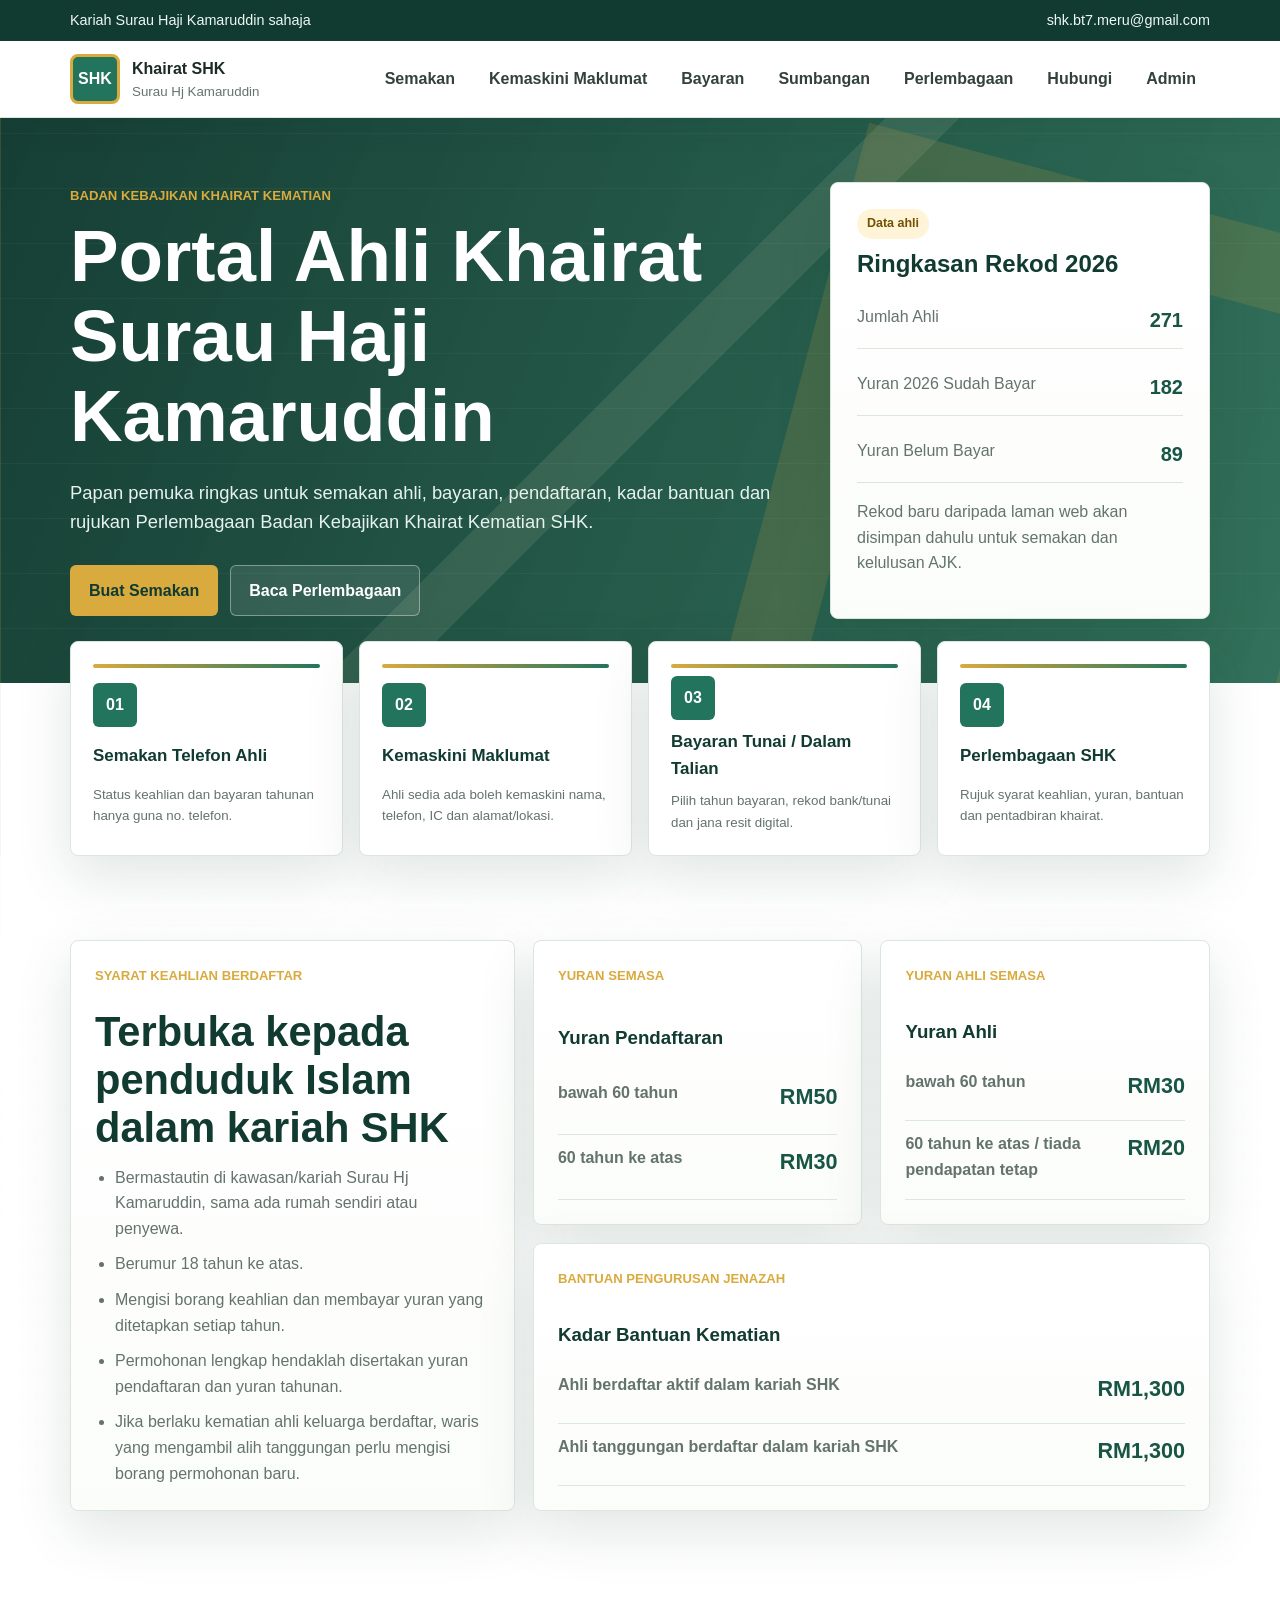
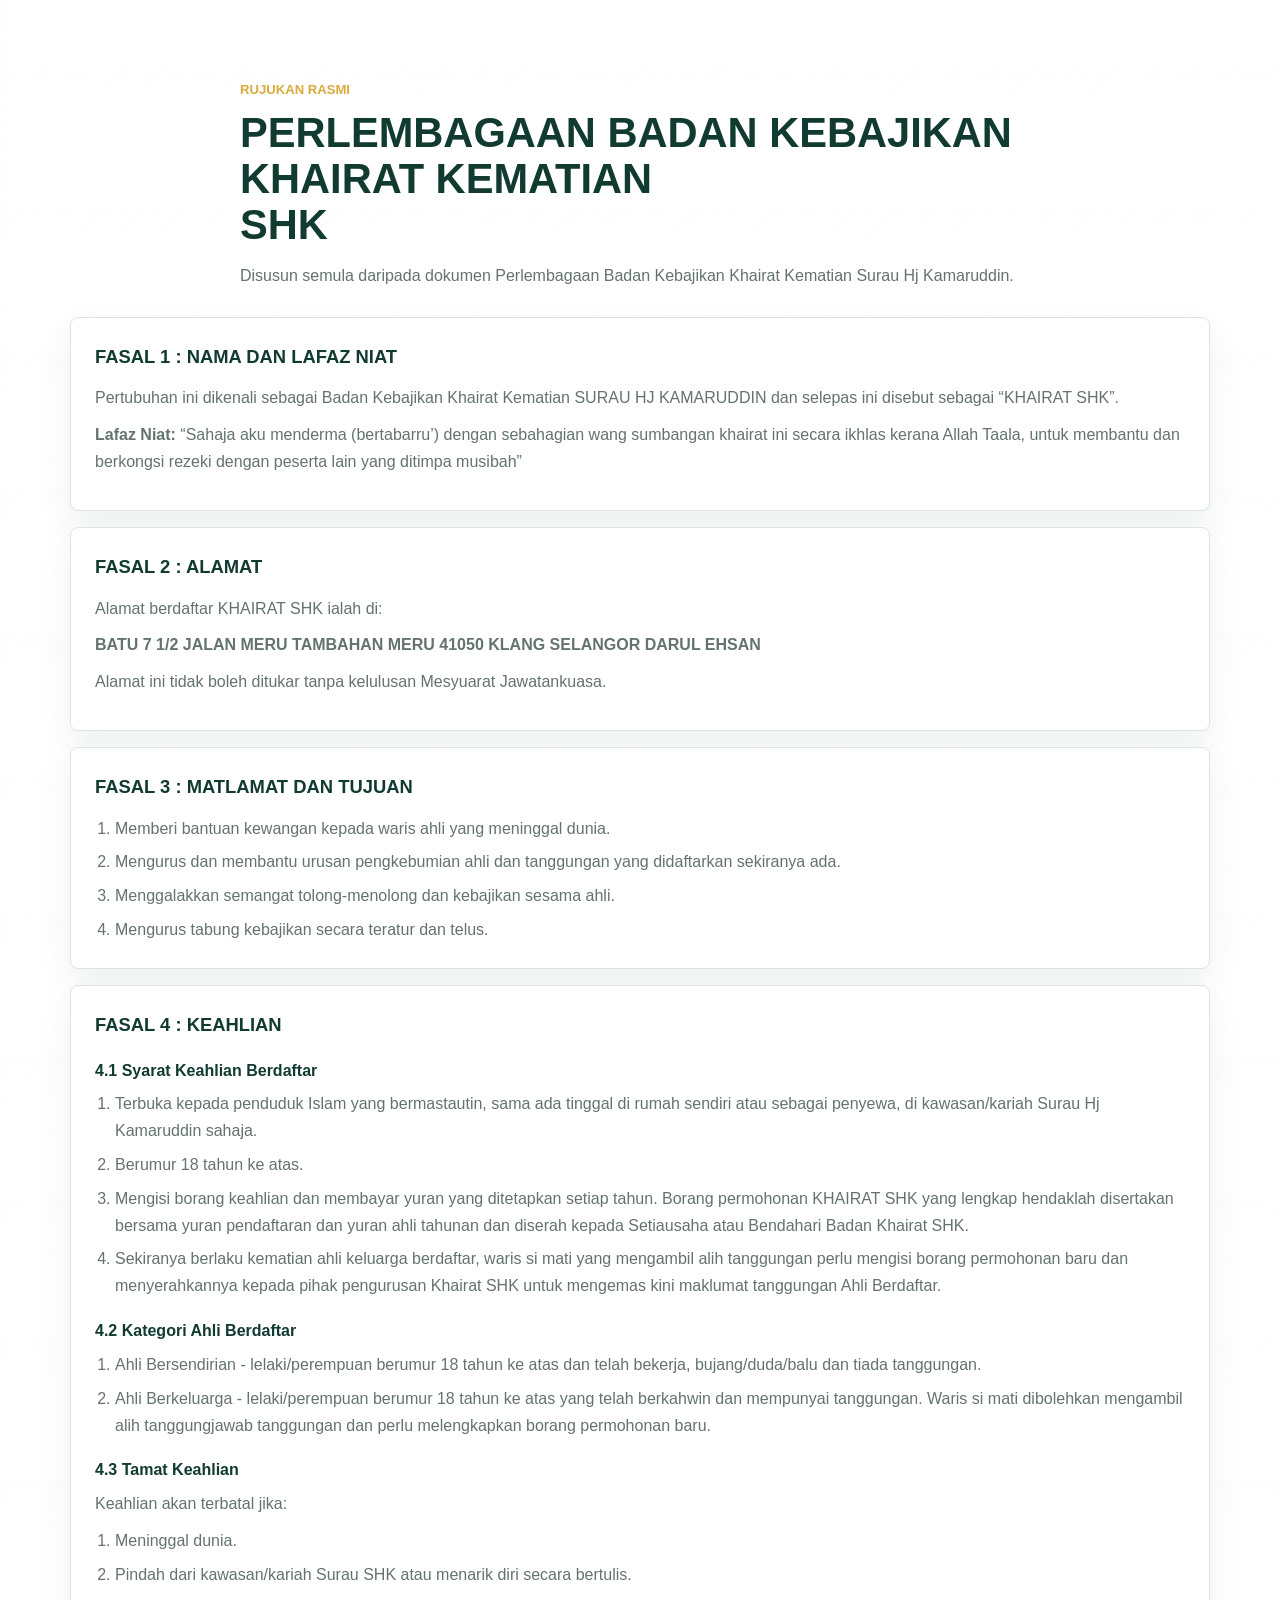
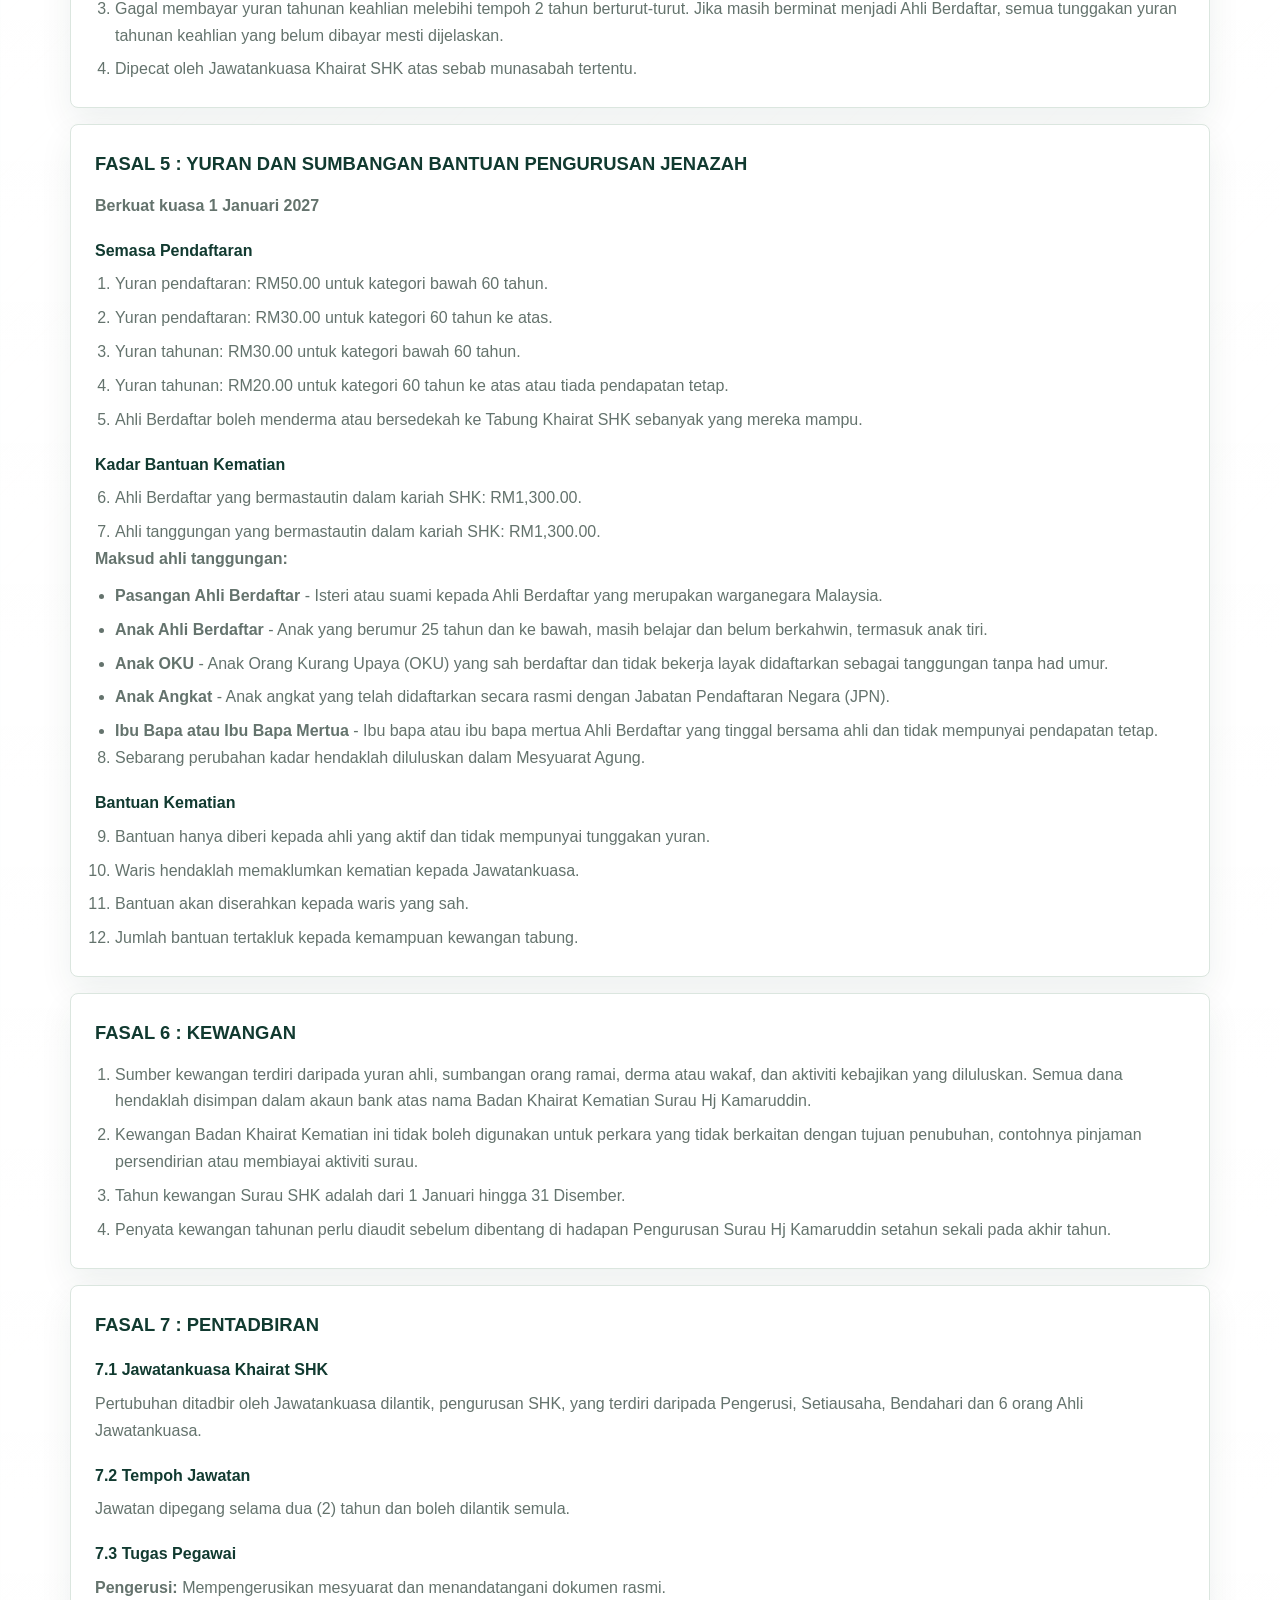
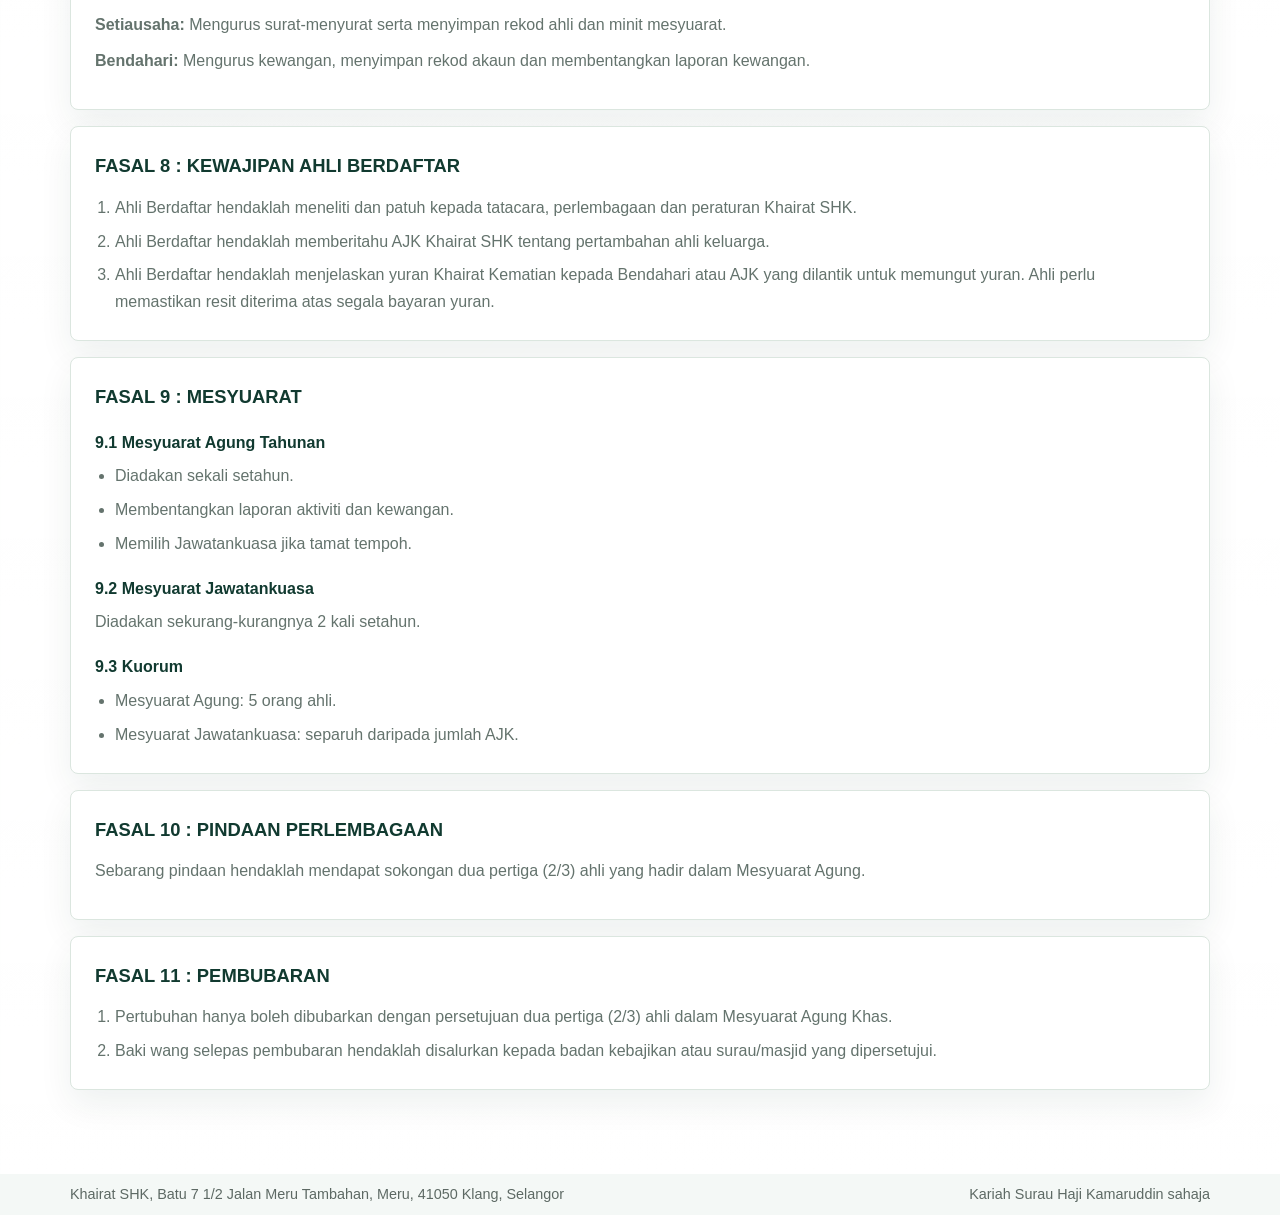
==== index.html @ ce99b0a4 "l" ====
<!doctype html>
<html lang="ms">
  <head>
    <meta charset="utf-8">
    <meta name="viewport" content="width=device-width, initial-scale=1">
    <title>Khairat SHK | Surau Hj Kamaruddin</title>
    <meta name="description" content="Portal Khairat Kematian Surau Hj Kamaruddin untuk semakan ahli, kemaskini maklumat diri, bayaran dan maklumat kariah.">
    <link rel="stylesheet" href="styles.css?v=20261013-dependant-definition">
  </head>
  <body>
    <header class="site-header">
      <div class="topbar">
        <div class="container topbar__inner">
          <span>Kariah Surau Haji Kamaruddin sahaja</span>
          <a href="mailto:shk.bt7.meru@gmail.com">shk.bt7.meru@gmail.com</a>
        </div>
      </div>
      <nav class="container nav" aria-label="Navigasi utama">
        <a class="brand" href="#home" aria-label="Khairat SHK">
          <span class="brand__mark">SHK</span>
          <span>
            <strong>Khairat SHK</strong>
            <small>Surau Hj Kamaruddin</small>
          </span>
        </a>
        <button class="nav-toggle" type="button" aria-expanded="false" aria-controls="site-menu" aria-label="Buka menu">
          <span></span>
          <span></span>
          <span></span>
        </button>
        <div class="nav-links" id="site-menu">
          <a href="#semakan">Semakan</a>
          <a href="#tanggungan">Kemaskini Maklumat</a>
          <a href="#bayaran">Bayaran</a>
          <a href="#sumbangan">Sumbangan</a>
          <a href="#perlembagaan">Perlembagaan</a>
          <a href="#contact">Hubungi</a>
          <a href="admin.html">Admin</a>
        </div>
      </nav>
    </header>

    <main id="home">
      <section class="hero" data-home-section>
        <div class="container hero__grid">
          <div class="hero__content">
            <p class="eyebrow">Badan Kebajikan Khairat Kematian</p>
            <h1>Portal Ahli Khairat Surau Haji Kamaruddin</h1>
            <p class="hero__lead">Papan pemuka ringkas untuk semakan ahli, bayaran, pendaftaran, kadar bantuan dan rujukan Perlembagaan Badan Kebajikan Khairat Kematian SHK.</p>
            <div class="hero__actions">
              <a class="button button--primary" href="#semakan">Buat Semakan</a>
              <a class="button button--ghost" href="#perlembagaan">Baca Perlembagaan</a>
            </div>
          </div>

          <aside class="portal-card" aria-labelledby="portal-title">
            <span class="status-pill">Data ahli</span>
            <h2 id="portal-title">Ringkasan Rekod 2026</h2>
            <dl class="metrics">
              <div>
                <dt>Jumlah Ahli</dt>
                <dd>271</dd>
              </div>
              <div>
                <dt>Yuran 2026 Sudah Bayar</dt>
                <dd>182</dd>
              </div>
              <div>
                <dt>Yuran Belum Bayar</dt>
                <dd>89</dd>
              </div>
            </dl>
            <p>Rekod baru daripada laman web akan disimpan dahulu untuk semakan dan kelulusan AJK.</p>
          </aside>
        </div>
      </section>

      <section class="container quick-actions" aria-label="Pintasan portal" data-home-section>
        <a class="action-card" href="#semakan">
          <span class="action-icon">01</span>
          <strong>Semakan Telefon Ahli</strong>
          <small>Status keahlian dan bayaran tahunan hanya guna no. telefon.</small>
        </a>
        <a class="action-card" href="#tanggungan">
          <span class="action-icon">02</span>
          <strong>Kemaskini Maklumat</strong>
          <small>Ahli sedia ada boleh kemaskini nama, telefon, IC dan alamat/lokasi.</small>
        </a>
        <a class="action-card" href="#bayaran">
          <span class="action-icon">03</span>
          <strong>Bayaran Tunai / Dalam Talian</strong>
          <small>Pilih tahun bayaran, rekod bank/tunai dan jana resit digital.</small>
        </a>
        <a class="action-card" href="#perlembagaan">
          <span class="action-icon">04</span>
          <strong>Perlembagaan SHK</strong>
          <small>Rujuk syarat keahlian, yuran, bantuan dan pentadbiran khairat.</small>
        </a>
      </section>

      <section class="section dashboard-section" id="dashboard" data-home-section>
        <div class="container dashboard-grid">
          <article class="dashboard-panel dashboard-panel--wide">
            <p class="eyebrow">Syarat Keahlian Berdaftar</p>
            <h2>Terbuka kepada penduduk Islam dalam kariah SHK</h2>
            <ul class="feature-list">
              <li>Bermastautin di kawasan/kariah Surau Hj Kamaruddin, sama ada rumah sendiri atau penyewa.</li>
              <li>Berumur 18 tahun ke atas.</li>
              <li>Mengisi borang keahlian dan membayar yuran yang ditetapkan setiap tahun.</li>
              <li>Permohonan lengkap hendaklah disertakan yuran pendaftaran dan yuran tahunan.</li>
              <li>Jika berlaku kematian ahli keluarga berdaftar, waris yang mengambil alih tanggungan perlu mengisi borang permohonan baru.</li>
            </ul>
          </article>
          <article class="dashboard-panel">
            <p class="eyebrow">Yuran Semasa</p>
            <h3>Yuran Pendaftaran</h3>
            <dl class="dashboard-rates">
              <div><dt>bawah 60 tahun</dt><dd>RM50</dd></div>
              <div><dt>60 tahun ke atas</dt><dd>RM30</dd></div>
            </dl>
          </article>
          <article class="dashboard-panel">
            <p class="eyebrow">Yuran Ahli Semasa</p>
            <h3>Yuran Ahli</h3>
            <dl class="dashboard-rates">
              <div><dt>bawah 60 tahun</dt><dd>RM30</dd></div>
              <div><dt>60 tahun ke atas / tiada pendapatan tetap</dt><dd>RM20</dd></div>
            </dl>
          </article>
          <article class="dashboard-panel dashboard-panel--accent">
            <p class="eyebrow">Bantuan Pengurusan Jenazah</p>
            <h3>Kadar Bantuan Kematian</h3>
            <dl class="dashboard-rates">
              <div><dt>Ahli berdaftar aktif dalam kariah SHK</dt><dd>RM1,300</dd></div>
              <div><dt>Ahli tanggungan berdaftar dalam kariah SHK</dt><dd>RM1,300</dd></div>
            </dl>
          </article>
        </div>
      </section>

      <section class="section constitution-section" id="perlembagaan" data-home-section>
        <div class="container section__header">
          <p class="eyebrow">Rujukan Rasmi</p>
          <h2>PERLEMBAGAAN BADAN KEBAJIKAN KHAIRAT KEMATIAN<br>SHK</h2>
          <p>Disusun semula daripada dokumen Perlembagaan Badan Kebajikan Khairat Kematian Surau Hj Kamaruddin.</p>
        </div>
        <div class="container constitution-body">
          <article class="constitution-card">
            <h3>FASAL 1 : NAMA DAN LAFAZ NIAT</h3>
            <p>Pertubuhan ini dikenali sebagai Badan Kebajikan Khairat Kematian SURAU HJ KAMARUDDIN dan selepas ini disebut sebagai “KHAIRAT SHK”.</p>
            <p><strong>Lafaz Niat:</strong> “Sahaja aku menderma (bertabarru’) dengan sebahagian wang sumbangan khairat ini secara ikhlas kerana Allah Taala, untuk membantu dan berkongsi rezeki dengan peserta lain yang ditimpa musibah”</p>
          </article>
          <article class="constitution-card">
            <h3>FASAL 2 : ALAMAT</h3>
            <p>Alamat berdaftar KHAIRAT SHK ialah di:</p>
            <p><strong>BATU 7 1/2 JALAN MERU TAMBAHAN MERU 41050 KLANG SELANGOR DARUL EHSAN</strong></p>
            <p>Alamat ini tidak boleh ditukar tanpa kelulusan Mesyuarat Jawatankuasa.</p>
          </article>
          <article class="constitution-card">
            <h3>FASAL 3 : MATLAMAT DAN TUJUAN</h3>
            <ol>
              <li>Memberi bantuan kewangan kepada waris ahli yang meninggal dunia.</li>
              <li>Mengurus dan membantu urusan pengkebumian ahli dan tanggungan yang didaftarkan sekiranya ada.</li>
              <li>Menggalakkan semangat tolong-menolong dan kebajikan sesama ahli.</li>
              <li>Mengurus tabung kebajikan secara teratur dan telus.</li>
            </ol>
          </article>
          <article class="constitution-card">
            <h3>FASAL 4 : KEAHLIAN</h3>
            <h4>4.1 Syarat Keahlian Berdaftar</h4>
            <ol>
              <li>Terbuka kepada penduduk Islam yang bermastautin, sama ada tinggal di rumah sendiri atau sebagai penyewa, di kawasan/kariah Surau Hj Kamaruddin sahaja.</li>
              <li>Berumur 18 tahun ke atas.</li>
              <li>Mengisi borang keahlian dan membayar yuran yang ditetapkan setiap tahun. Borang permohonan KHAIRAT SHK yang lengkap hendaklah disertakan bersama yuran pendaftaran dan yuran ahli tahunan dan diserah kepada Setiausaha atau Bendahari Badan Khairat SHK.</li>
              <li>Sekiranya berlaku kematian ahli keluarga berdaftar, waris si mati yang mengambil alih tanggungan perlu mengisi borang permohonan baru dan menyerahkannya kepada pihak pengurusan Khairat SHK untuk mengemas kini maklumat tanggungan Ahli Berdaftar.</li>
            </ol>
            <h4>4.2 Kategori Ahli Berdaftar</h4>
            <ol>
              <li>Ahli Bersendirian - lelaki/perempuan berumur 18 tahun ke atas dan telah bekerja, bujang/duda/balu dan tiada tanggungan.</li>
              <li>Ahli Berkeluarga - lelaki/perempuan berumur 18 tahun ke atas yang telah berkahwin dan mempunyai tanggungan. Waris si mati dibolehkan mengambil alih tanggungjawab tanggungan dan perlu melengkapkan borang permohonan baru.</li>
            </ol>
            <h4>4.3 Tamat Keahlian</h4>
            <p>Keahlian akan terbatal jika:</p>
            <ol>
              <li>Meninggal dunia.</li>
              <li>Pindah dari kawasan/kariah Surau SHK atau menarik diri secara bertulis.</li>
              <li>Gagal membayar yuran tahunan keahlian melebihi tempoh 2 tahun berturut-turut. Jika masih berminat menjadi Ahli Berdaftar, semua tunggakan yuran tahunan keahlian yang belum dibayar mesti dijelaskan.</li>
              <li>Dipecat oleh Jawatankuasa Khairat SHK atas sebab munasabah tertentu.</li>
            </ol>
          </article>
          <article class="constitution-card">
            <h3>FASAL 5 : YURAN DAN SUMBANGAN BANTUAN PENGURUSAN JENAZAH</h3>
            <p><strong>Berkuat kuasa 1 Januari 2027</strong></p>
            <h4>Semasa Pendaftaran</h4>
            <ol>
              <li>Yuran pendaftaran: RM50.00 untuk kategori bawah 60 tahun.</li>
              <li>Yuran pendaftaran: RM30.00 untuk kategori 60 tahun ke atas.</li>
              <li>Yuran tahunan: RM30.00 untuk kategori bawah 60 tahun.</li>
              <li>Yuran tahunan: RM20.00 untuk kategori 60 tahun ke atas atau tiada pendapatan tetap.</li>
              <li>Ahli Berdaftar boleh menderma atau bersedekah ke Tabung Khairat SHK sebanyak yang mereka mampu.</li>
            </ol>
            <h4>Kadar Bantuan Kematian</h4>
            <ol start="6">
              <li>Ahli Berdaftar yang bermastautin dalam kariah SHK: RM1,300.00.</li>
              <li>Ahli tanggungan yang bermastautin dalam kariah SHK: RM1,300.00.</li>
            </ol>
            <p><strong>Maksud ahli tanggungan:</strong></p>
            <ul>
              <li><strong>Pasangan Ahli Berdaftar</strong> - Isteri atau suami kepada Ahli Berdaftar yang merupakan warganegara Malaysia.</li>
              <li><strong>Anak Ahli Berdaftar</strong> - Anak yang berumur 25 tahun dan ke bawah, masih belajar dan belum berkahwin, termasuk anak tiri.</li>
              <li><strong>Anak OKU</strong> - Anak Orang Kurang Upaya (OKU) yang sah berdaftar dan tidak bekerja layak didaftarkan sebagai tanggungan tanpa had umur.</li>
              <li><strong>Anak Angkat</strong> - Anak angkat yang telah didaftarkan secara rasmi dengan Jabatan Pendaftaran Negara (JPN).</li>
              <li><strong>Ibu Bapa atau Ibu Bapa Mertua</strong> - Ibu bapa atau ibu bapa mertua Ahli Berdaftar yang tinggal bersama ahli dan tidak mempunyai pendapatan tetap.</li>
            </ul>
            <ol start="8">
              <li>Sebarang perubahan kadar hendaklah diluluskan dalam Mesyuarat Agung.</li>
            </ol>
            <h4>Bantuan Kematian</h4>
            <ol start="9">
              <li>Bantuan hanya diberi kepada ahli yang aktif dan tidak mempunyai tunggakan yuran.</li>
              <li>Waris hendaklah memaklumkan kematian kepada Jawatankuasa.</li>
              <li>Bantuan akan diserahkan kepada waris yang sah.</li>
              <li>Jumlah bantuan tertakluk kepada kemampuan kewangan tabung.</li>
            </ol>
          </article>
          <article class="constitution-card">
            <h3>FASAL 6 : KEWANGAN</h3>
            <ol>
              <li>Sumber kewangan terdiri daripada yuran ahli, sumbangan orang ramai, derma atau wakaf, dan aktiviti kebajikan yang diluluskan. Semua dana hendaklah disimpan dalam akaun bank atas nama Badan Khairat Kematian Surau Hj Kamaruddin.</li>
              <li>Kewangan Badan Khairat Kematian ini tidak boleh digunakan untuk perkara yang tidak berkaitan dengan tujuan penubuhan, contohnya pinjaman persendirian atau membiayai aktiviti surau.</li>
              <li>Tahun kewangan Surau SHK adalah dari 1 Januari hingga 31 Disember.</li>
              <li>Penyata kewangan tahunan perlu diaudit sebelum dibentang di hadapan Pengurusan Surau Hj Kamaruddin setahun sekali pada akhir tahun.</li>
            </ol>
          </article>
          <article class="constitution-card">
            <h3>FASAL 7 : PENTADBIRAN</h3>
            <h4>7.1 Jawatankuasa Khairat SHK</h4>
            <p>Pertubuhan ditadbir oleh Jawatankuasa dilantik, pengurusan SHK, yang terdiri daripada Pengerusi, Setiausaha, Bendahari dan 6 orang Ahli Jawatankuasa.</p>
            <h4>7.2 Tempoh Jawatan</h4>
            <p>Jawatan dipegang selama dua (2) tahun dan boleh dilantik semula.</p>
            <h4>7.3 Tugas Pegawai</h4>
            <p><strong>Pengerusi:</strong> Mempengerusikan mesyuarat dan menandatangani dokumen rasmi.</p>
            <p><strong>Setiausaha:</strong> Mengurus surat-menyurat serta menyimpan rekod ahli dan minit mesyuarat.</p>
            <p><strong>Bendahari:</strong> Mengurus kewangan, menyimpan rekod akaun dan membentangkan laporan kewangan.</p>
          </article>
          <article class="constitution-card">
            <h3>FASAL 8 : KEWAJIPAN AHLI BERDAFTAR</h3>
            <ol>
              <li>Ahli Berdaftar hendaklah meneliti dan patuh kepada tatacara, perlembagaan dan peraturan Khairat SHK.</li>
              <li>Ahli Berdaftar hendaklah memberitahu AJK Khairat SHK tentang pertambahan ahli keluarga.</li>
              <li>Ahli Berdaftar hendaklah menjelaskan yuran Khairat Kematian kepada Bendahari atau AJK yang dilantik untuk memungut yuran. Ahli perlu memastikan resit diterima atas segala bayaran yuran.</li>
            </ol>
          </article>
          <article class="constitution-card">
            <h3>FASAL 9 : MESYUARAT</h3>
            <h4>9.1 Mesyuarat Agung Tahunan</h4>
            <ul>
              <li>Diadakan sekali setahun.</li>
              <li>Membentangkan laporan aktiviti dan kewangan.</li>
              <li>Memilih Jawatankuasa jika tamat tempoh.</li>
            </ul>
            <h4>9.2 Mesyuarat Jawatankuasa</h4>
            <p>Diadakan sekurang-kurangnya 2 kali setahun.</p>
            <h4>9.3 Kuorum</h4>
            <ul>
              <li>Mesyuarat Agung: 5 orang ahli.</li>
              <li>Mesyuarat Jawatankuasa: separuh daripada jumlah AJK.</li>
            </ul>
          </article>
          <article class="constitution-card">
            <h3>FASAL 10 : PINDAAN PERLEMBAGAAN</h3>
            <p>Sebarang pindaan hendaklah mendapat sokongan dua pertiga (2/3) ahli yang hadir dalam Mesyuarat Agung.</p>
          </article>
          <article class="constitution-card">
            <h3>FASAL 11 : PEMBUBARAN</h3>
            <ol>
              <li>Pertubuhan hanya boleh dibubarkan dengan persetujuan dua pertiga (2/3) ahli dalam Mesyuarat Agung Khas.</li>
              <li>Baki wang selepas pembubaran hendaklah disalurkan kepada badan kebajikan atau surau/masjid yang dipersetujui.</li>
            </ol>
          </article>
        </div>
      </section>

      <section class="section section--compact view-section" id="kadar">
        <div class="container section__header">
          <p class="eyebrow">Kadar bayaran dan bantuan</p>
          <h2>Senarai Harga Dikekalkan</h2>
          <p>Senarai ini mengekalkan kadar yang telah diberikan sebelum ini melalui borang dan perlembagaan Khairat SHK.</p>
        </div>
        <div class="container price-grid">
          <article class="price-card">
            <span>Yuran pendaftaran 2027</span>
            <strong>RM50 / RM30</strong>
            <small>RM50 untuk bawah 60 tahun, RM30 untuk 60 tahun ke atas.</small>
          </article>
          <article class="price-card">
            <span>Yuran tahunan 2027</span>
            <strong>RM30 / RM20</strong>
            <small>RM30 untuk bawah 60 tahun, RM20 untuk 60 tahun ke atas atau tiada pendapatan tetap.</small>
          </article>
          <article class="price-card">
            <span>Derma / sedekah</span>
            <strong>Ikut kemampuan</strong>
            <small>Ahli berdaftar boleh menderma ke Tabung Khairat SHK.</small>
          </article>
          <article class="price-card">
            <span>Bantuan ahli berdaftar</span>
            <strong>RM1,300</strong>
            <small>Untuk ahli aktif yang bermastautin dalam kariah SHK.</small>
          </article>
          <article class="price-card">
            <span>Bantuan tanggungan</span>
            <strong>RM1,300</strong>
            <small>Untuk tanggungan berdaftar yang layak.</small>
          </article>
        </div>
      </section>

      <section class="section view-section" id="semakan">
        <div class="container section__header">
          <p class="eyebrow">Semakan ahli</p>
          <h2>Letak Nama dan Isi Maklumat Semakan</h2>
          <p>Gunakan borang ini untuk semakan keahlian, bayaran tahunan atau status ahli dalam kariah Surau Haji Kamaruddin sahaja.</p>
        </div>
        <div class="container update-selector">
          <div class="form-panel">
            <label>Jenis Semakan
              <select id="checkType" required>
                <option value="status">Status keahlian</option>
                <option value="bayaran">Status bayaran tahunan</option>
                <option value="daftar">Daftar ahli baru</option>
              </select>
            </label>
          </div>
        </div>
        <div class="container form-shell">
          <form class="form-panel" id="checkForm">
            <div class="field-grid">
              <label id="nameField">Nama Ahli
                <input id="checkName" type="text" placeholder="Contoh: Farid Pouzan">
              </label>
              <label id="checkIdField">No. Telefon
                <input id="checkId" type="text" inputmode="tel" data-format="phone" placeholder="Contoh: 01X-XXXXXX" title="No. telefon mesti format 01X-XXXXXX. No. IC mesti format XXXXXX-XX-XXXX.">
              </label>
              <label id="phoneField">No. Telefon
                <input id="checkPhone" type="text" inputmode="tel" data-format="phone" placeholder="Contoh: 01X-XXXXXX" title="No. telefon mesti format 01X-XXXXXX.">
              </label>
              <label id="emailField" hidden>Email (pilihan)
                <input id="checkEmail" type="email" placeholder="nama@email.com">
              </label>
              <label id="occupationField" hidden>Pekerjaan
                <input id="checkOccupation" type="text" placeholder="Contoh: Guru / Berniaga / Kerja sendiri">
              </label>
              <label class="span-2" id="addressField" hidden>Alamat Rumah Sekarang
                <textarea id="checkAddress" rows="3" placeholder="Alamat rumah sekarang dalam kariah Surau Haji Kamaruddin"></textarea>
              </label>
              <label id="residenceTypeField" hidden>Status Alamat Rumah
                <select id="residenceType">
                  <option value="">Pilih status rumah</option>
                  <option>Rumah sendiri</option>
                  <option>Penyewa</option>
                </select>
              </label>
              <label class="span-2" id="icProofField" hidden>Gambar IC untuk pengesahan
                <input id="icProofFile" type="file" accept="image/*">
              </label>
              <div class="span-2 location-field" id="locationField" hidden>
                <p class="location-note">
                  Tekan butang ini selepas isi Alamat Rumah Sekarang. Lokasi Kediaman Sekarang akan dijana berdasarkan alamat rumah yang dimasukkan, bukan lokasi semasa telefon.
                </p>
                <button class="button button--secondary" id="detectLocation" type="button">Guna Lokasi Berdasarkan Alamat</button>
                <p class="form-message" id="locationMessage" aria-live="polite"></p>
              </div>
            </div>
            <label class="checkline">
              <input type="checkbox" required>
              Saya mengesahkan ahli/permohonan ini adalah untuk Kariah Surau Haji Kamaruddin sahaja.
            </label>
            <p class="form-message" id="checkMessage" aria-live="polite"></p>
            <div class="check-answer" id="checkAnswer" aria-live="polite" hidden></div>
            <button class="button button--primary" type="submit">Hantar Semakan</button>
          </form>
        </div>
      </section>

      <section class="section section--tint view-section" id="tanggungan">
        <div class="container section__header">
          <p class="eyebrow">Ahli sedia ada</p>
          <h2>Kemaskini Maklumat Ahli</h2>
          <p>Pilih tujuan kemaskini dahulu. Borang akan paparkan maklumat yang perlu diisi sahaja.</p>
        </div>
        <div class="container update-selector">
          <div class="form-panel">
            <label>Tujuan Kemaskini
              <select id="updatePurpose">
                <option value="self">Kemaskini Maklumat Diri</option>
                <option value="dependants">Maklumat Tanggungan</option>
              </select>
            </label>
          </div>
        </div>
        <div class="container form-shell">
          <form class="form-panel" id="dependantForm">
            <div class="field-grid">
              <label id="memberNameField">Nama Ahli Lama (jika ingat)
                <input type="text" id="memberName" placeholder="Isi jika ingat nama lama">
              </label>
              <label id="memberIdField">No. Telefon Ahli Lama
                <input type="tel" inputmode="tel" id="memberId" data-format="phone" placeholder="Masukkan no. telefon ahli lama" title="Masukkan nombor telefon dalam rekod ahli lama. Contoh: 01X-XXXXXX." required>
              </label>
              <label id="dependantNewNameField">Nama Baru
                <input type="text" id="dependantNewName" placeholder="Isi jika mahu tukar nama">
              </label>
              <label id="dependantNewPhoneField">No. Telefon Baru
                <input type="text" inputmode="tel" id="dependantNewPhone" data-format="phone" placeholder="Contoh: 01X-XXXXXX" title="No. telefon mesti format 01X-XXXXXX.">
              </label>
              <label id="dependantNewIcField">IC Baru
                <input type="text" id="dependantNewIc" data-format="ic" placeholder="Masukkan no. IC format XXXXXX-XX-XXXX, contoh: XXXXXX-XX-XXXX" title="No. IC mesti format XXXXXX-XX-XXXX.">
              </label>
              <label class="span-2" id="dependantAddressField">Alamat Rumah Sekarang
                <textarea id="dependantNewAddress" rows="3" placeholder="Alamat rumah sekarang dalam kariah Surau Haji Kamaruddin"></textarea>
              </label>
              <label id="dependantResidenceTypeField">Status Alamat Rumah
                <select id="dependantResidenceType">
                  <option value="">Pilih status rumah</option>
                  <option>Rumah sendiri</option>
                  <option>Penyewa</option>
                </select>
              </label>
              <div class="span-2 location-field" id="dependantLocationField">
                <p class="location-note">
                  Tekan butang ini selepas isi Alamat Rumah Sekarang. Lokasi Kediaman Sekarang akan dijana berdasarkan alamat rumah yang dimasukkan, bukan lokasi semasa telefon.
                </p>
                <button class="button button--secondary" id="detectDependantLocation" type="button">Guna Lokasi Berdasarkan Alamat</button>
                <p class="form-message" id="dependantLocationMessage" aria-live="polite"></p>
              </div>
            </div>

            <div class="form-actions">
              <button class="button button--secondary" id="lookupCurrentMember" type="button">Semak Maklumat Terkini</button>
            </div>
            <p class="form-message" id="currentMemberMessage" aria-live="polite"></p>
            <div id="currentDependants" aria-live="polite" hidden></div>
            <label id="dependantActionField" hidden>Pilih Tindakan Tanggungan
              <select id="dependantAction">
                <option hidden>Kemaskini Maklumat Diri</option>
                <option>Tambah Tanggungan</option>
                <option>Kurangkan Tanggungan</option>
                <option>Kemaskini Maklumat Tanggungan</option>
              </select>
            </label>
            <label id="dependantTotalField" hidden>Jumlah Tanggungan Semasa
              <input type="number" min="0" id="dependantTotal" readonly placeholder="Semak maklumat ahli dahulu">
            </label>

            <div class="dependant-table" id="dependantRows" hidden>
              <div class="dependant-row dependant-row--head">
                <span>Nama Tanggungan</span>
                <span>No. IC / Sijil Lahir</span>
                <span>Jantina</span>
                <span>Umur</span>
                <span>Hubungan</span>
                <span>Status</span>
              </div>
              <div class="dependant-row">
                <input type="text" placeholder="Nama penuh">
                <input type="text" data-format="ic" placeholder="No. IC format XXXXXX-XX-XXXX / sijil lahir">
                <select>
                  <option></option>
                  <option>Lelaki</option>
                  <option>Perempuan</option>
                </select>
                <input type="number" min="0" placeholder="Umur">
                <input type="text" placeholder="Isteri / Suami / Anak / Ibu / Bapa">
                <select>
                  <option>Tambah</option>
                  <option>Buang</option>
                  <option>Kemaskini</option>
                </select>
              </div>
            </div>
            <div class="form-actions">
              <button class="button button--secondary" id="addDependant" type="button" hidden>Tambah Baris</button>
              <button class="button button--primary" type="submit">Hantar Kemaskini</button>
            </div>
            <p class="form-message" id="dependantMessage" aria-live="polite"></p>
          </form>

          <aside class="info-card">
            <h3>Panduan Kemaskini</h3>
            <ul>
              <li>Untuk maklumat diri, gunakan no. telefon ahli lama. Untuk maklumat tanggungan, masukkan nama dan IC ahli, semak senarai terkini, kemudian pilih tindakan di bawah senarai.</li>
              <li>Kemaskini maklumat diri hanya paparkan field diri. Pilihan tanggungan hanya paparkan maklumat tanggungan.</li>
            </ul>
          </aside>
        </div>
      </section>

      <section class="section view-section" id="bayaran">
        <div class="container payment-grid">
          <div>
            <p class="eyebrow">Bayaran khairat</p>
            <h2>Bayaran Tunai atau Dalam Talian</h2>
            <p>Ahli boleh memilih bayaran tunai kepada AJK atau pindahan dalam talian ke akaun rasmi surau. Resit digital akan dijana selepas admin sahkan bayaran.</p>
            <div class="bank-box">
              <span>Akaun Rasmi</span>
              <strong>RHB Bank: 26229600007784</strong>
              <small>Nama akaun: Surau Hj Kamaruddin</small>
              <small>Jika bayar melalui pindahan bank, letakkan rujukan: <strong>khairat kematian/yuran</strong>.</small>
            </div>
            <div class="qr-box">
              <img src="assets/duitnow-qr-khairat-kematian-shk.jpeg" alt="DuitNow QR bayaran Khairat Kematian SHK">
              <span>DuitNow QR Khairat Kematian SHK</span>
            </div>
          </div>
          <form class="payment-card" id="paymentForm">
            <label>Nama Pembayar
              <input id="payerName" type="text" placeholder="Nama ahli / waris" required>
            </label>
            <label>No. Telefon
              <input id="payerIdentifier" required type="text" inputmode="tel" data-format="phone" placeholder="Contoh: 01X-XXXXXX" title="No. telefon mesti format 01X-XXXXXX.">
            </label>
            <label>Tahun Bayaran
              <select id="paymentYear">
                <option value="2026">2026</option>
                <option value="2027">2027</option>
                <option value="2028">2028</option>
                <option value="2029">2029</option>
                <option value="2030">2030</option>
                <option value="2031">2031</option>
                <option value="2032">2032</option>
                <option value="2033">2033</option>
                <option value="2034">2034</option>
                <option value="2035">2035</option>
              </select>
            </label>
            <label>Jenis Yuran
              <select id="paymentFeeType"><option value="annual">Yuran Ahli</option><option value="registration">Yuran Pendaftaran</option><option value="mixed">Pendaftaran + Yuran Ahli</option></select>
            </label>
            <label>Kaedah Bayaran
              <select id="paymentMethod">
                <option value="online">Pindahan bank / dalam talian</option>
                <option value="cash">Tunai kepada AJK</option>
              </select>
            </label>
            <label>Jumlah Bayaran
              <input id="paymentAmount" type="number" min="0.01" step="0.01" required placeholder="RM">
            </label>
            <label>Bank Yang Digunakan
              <input id="paymentBank" type="text" placeholder="Contoh: Maybank / CIMB / RHB / Tunai">
            </label>
            <label>No. Rujukan / No. Resit Bank
              <input id="paymentReference" type="text" placeholder="Contoh: nombor rujukan transaksi bank">
            </label>
            <label>Catatan Bayaran
              <input id="paymentRemark" type="text" placeholder="Khairat kematian/yuran">
            </label>
            <label class="checkline">
              <input id="paymentConfirmation" type="checkbox" required aria-describedby="paymentExcessNote">
              Sahkan bayaran
            </label>
            <p id="paymentExcessNote"><strong>Nota:</strong> Jika terlebih bayar yuran ahli, lebihan akan dibawa ke tahun berikutnya secara automatik selepas pengesahan admin. Baki yang belum cukup untuk satu tahun direkod sebagai bayaran sebahagian.</p>
            <label>Rujukan / Catatan
              <textarea id="paymentNote" rows="3" placeholder="Jika guna tunai, sila tulis nama AJK penerima."></textarea>
            </label>
            <button class="button button--primary" type="submit">Simpan Maklumat Bayaran</button>
            <p class="form-message" id="paymentMessage" aria-live="polite"></p>
          </form>
          <section class="payment-card receipt-lookup-card">
            <h3>Semak Resit</h3>
            <label>Cari No. Resit
              <input id="publicReceiptSearch" type="text" placeholder="Contoh: SHK-XXXX/2026">
            </label>
            <button class="button button--secondary" id="publicReceiptButton" type="button">Cari Resit</button>
            <div class="check-answer" id="publicReceiptAnswer" hidden></div>
          </section>
        </div>
      </section>

      <section class="section view-section" id="sumbangan">
        <div class="container payment-grid">
          <div>
            <p class="eyebrow">Sumbangan</p>
            <h2>Sumbangan Bukan Ahli</h2>
            <p>Orang ramai yang bukan ahli boleh merekodkan sumbangan untuk tabung khairat. Untuk pindahan bank, tulis catatan <strong>khairat kematian/sumbangan</strong>.</p>
            <div class="bank-box">
              <span>Akaun Rasmi</span>
              <strong>RHB Bank: 26229600007784</strong>
              <small>Nama akaun: Surau Hj Kamaruddin</small>
              <small>Jika guna pindahan bank, tulis rujukan: <strong>khairat kematian/sumbangan</strong>.</small>
            </div>
            <div class="qr-box">
              <img src="assets/duitnow-qr-khairat-kematian-shk.jpeg" alt="DuitNow QR sumbangan Khairat Kematian SHK">
              <span>DuitNow QR Khairat Kematian SHK</span>
            </div>
          </div>
          <form class="payment-card" id="donationForm">
            <label>Nama Penyumbang
              <input id="donorName" type="text" required>
            </label>
            <label>No. Telefon
              <input id="donorPhone" type="text" inputmode="tel" data-format="phone" placeholder="Contoh: 01X-XXXXXX" title="No. telefon mesti format 01X-XXXXXX.">
            </label>
            <label>Kaedah Bayaran
              <select id="donationMethod">
                <option value="online">Pindahan bank / dalam talian</option>
                <option value="cash">Tunai kepada AJK</option>
              </select>
            </label>
            <label>Bank Yang Digunakan
              <input id="donationBank" type="text" placeholder="Contoh: Maybank / CIMB / RHB / Tunai">
            </label>
            <label>No. Rujukan / No. Resit Bank
              <input id="donationReference" type="text" placeholder="Contoh: nombor rujukan transaksi bank">
            </label>
            <label>Jumlah Sumbangan
              <input id="donationAmount" type="number" min="0" placeholder="RM">
            </label>
            <label class="span-2">Catatan
              <textarea id="donationNote" rows="3" placeholder="Khairat kematian/sumbangan"></textarea>
            </label>
            <button class="button button--primary" type="submit">Hantar Sumbangan</button>
            <p class="form-message" id="donationMessage" aria-live="polite"></p>
            <div id="donationReceiptAnswer" class="check-answer" aria-live="polite" hidden></div>
          </form>
        </div>
      </section>

      <section class="section section--contact view-section" id="contact">
        <div class="container section__header section__header--light">
          <p class="eyebrow">Hubungi</p>
          <h2>Hubungi AJK Khairat SHK</h2>
          <p>Email rasmi surau: <a href="mailto:shk.bt7.meru@gmail.com">shk.bt7.meru@gmail.com</a></p>
          <p><a class="map-link" href="https://www.google.com/maps/search/?api=1&query=Surau%20Hj%20Kamaruddin%20Batu%207%201%2F2%20Jalan%20Meru%20Tambahan%20Klang" target="_blank" rel="noopener">Buka lokasi di Google Maps</a></p>
        </div>
        <div class="container contacts">
          <a class="contact-card" href="tel:0194302665">
            <strong>Farid Pouzan</strong>
            <span>0194302665</span>
          </a>
          <a class="contact-card" href="tel:0183514255">
            <strong>Asraf</strong>
            <span>0183514255</span>
          </a>
          <a class="contact-card" href="tel:01112881312">
            <strong>Hj Hilmi</strong>
            <span>01112881312</span>
          </a>
          <a class="contact-card" href="tel:0193003610">
            <strong>Ustaz Suhaimi</strong>
            <span>0193003610</span>
          </a>
          <a class="contact-card" href="tel:0133345849">
            <strong>Cikgu Tasni</strong>
            <span>0133345849</span>
          </a>
        </div>
      </section>
    </main>

    <footer class="footer">
      <div class="container footer__inner">
        <span>Khairat SHK, Batu 7 1/2 Jalan Meru Tambahan, Meru, 41050 Klang, Selangor</span>
        <span>Kariah Surau Haji Kamaruddin sahaja</span>
      </div>
    </footer>

    <script src="supabase-config.js?v=20261013-dependant-definition"></script>
    <script src="script.js?v=20261018-dependants-lookup-first"></script>
  </body>
</html>
---- styles.css ----
:root {
  --green-950: #113a30;
  --green-850: #185545;
  --green-700: #22755c;
  --mint-100: #e8f5ef;
  --mint-50: #f5fbf8;
  --gold: #d9aa3d;
  --gold-soft: #fff4d7;
  --ink: #1d2b27;
  --muted: #64736d;
  --line: #dbe6df;
  --surface: #ffffff;
  --shadow: 0 20px 55px rgba(17, 58, 48, 0.13);
}

* {
  box-sizing: border-box;
}

[hidden] {
  display: none !important;
}

html {
  scroll-behavior: smooth;
}

body {
  margin: 0;
  color: var(--ink);
  font-family: Arial, Helvetica, sans-serif;
  line-height: 1.6;
  background:
    linear-gradient(90deg, rgba(232, 245, 239, 0.72) 0 1px, transparent 1px 96px),
    linear-gradient(180deg, rgba(232, 245, 239, 0.7), rgba(255, 255, 255, 0.94) 420px),
    #fff;
}

a {
  color: inherit;
  text-decoration: none;
}

button,
input,
select,
textarea {
  font: inherit;
}

.container {
  width: min(1140px, calc(100% - 32px));
  margin: 0 auto;
}

.topbar {
  color: #eef8f3;
  font-size: 0.9rem;
  background: var(--green-950);
}

.topbar__inner,
.footer__inner {
  display: flex;
  justify-content: space-between;
  gap: 16px;
  padding: 9px 0;
}

.site-header {
  position: sticky;
  top: 0;
  z-index: 20;
  background: rgba(255, 255, 255, 0.96);
  border-bottom: 1px solid var(--line);
  box-shadow: 0 10px 28px rgba(17, 58, 48, 0.08);
}

.nav {
  display: flex;
  align-items: center;
  justify-content: space-between;
  min-height: 76px;
}

.brand {
  display: flex;
  align-items: center;
  gap: 12px;
}

.brand__mark {
  display: grid;
  width: 50px;
  height: 50px;
  place-items: center;
  color: #fff;
  font-weight: 900;
  background: var(--green-700);
  border: 3px solid var(--gold);
  border-radius: 8px;
}

.brand strong,
.brand small {
  display: block;
}

.brand small {
  color: var(--muted);
}

.nav-links {
  display: flex;
  align-items: center;
  gap: 6px;
}

.admin-nav {
  flex-wrap: wrap;
  justify-content: flex-end;
}

.nav-links a {
  padding: 11px 14px;
  color: #33413d;
  font-weight: 800;
  border-radius: 6px;
}

.nav-links button {
  padding: 11px 14px;
  color: #33413d;
  font-weight: 800;
  background: transparent;
  border: 0;
  border-radius: 6px;
  cursor: pointer;
}

.nav-links a:hover,
.nav-links a:focus-visible,
.nav-links button:hover,
.nav-links button:focus-visible,
.nav-links button.is-active {
  color: var(--green-850);
  background: var(--mint-100);
}

.nav-toggle {
  display: none;
  width: 42px;
  height: 42px;
  padding: 8px;
  background: #fff;
  border: 1px solid var(--line);
  border-radius: 6px;
}

.nav-toggle span {
  display: block;
  height: 2px;
  margin: 6px 0;
  background: var(--green-950);
}

.hero {
  position: relative;
  overflow: hidden;
  color: #fff;
  background:
    linear-gradient(90deg, rgba(217, 170, 61, 0.18) 0 1px, transparent 1px 112px),
    linear-gradient(112deg, rgba(17, 58, 48, 0.98), rgba(30, 99, 75, 0.91)),
    repeating-linear-gradient(135deg, rgba(255, 255, 255, 0.08) 0 1px, transparent 1px 22px);
}

.hero::before {
  content: "";
  position: absolute;
  inset: 0;
  background:
    linear-gradient(135deg, transparent 0 48%, rgba(255, 244, 215, 0.13) 48% 52%, transparent 52% 100%),
    repeating-linear-gradient(0deg, transparent 0 54px, rgba(255, 255, 255, 0.055) 54px 55px);
  opacity: 0.72;
  pointer-events: none;
}

.hero::after {
  content: "";
  position: absolute;
  right: -115px;
  bottom: -125px;
  width: 460px;
  height: 460px;
  border: 78px solid rgba(217, 170, 61, 0.16);
  transform: rotate(15deg);
}

.hero__grid {
  position: relative;
  z-index: 1;
  display: grid;
  grid-template-columns: minmax(0, 1fr) 380px;
  gap: 42px;
  align-items: center;
  min-height: 540px;
  padding: 64px 0;
}

.eyebrow {
  margin: 0 0 10px;
  color: var(--gold);
  font-size: 0.82rem;
  font-weight: 900;
  letter-spacing: 0;
  text-transform: uppercase;
}

.hero h1,
.section h2 {
  margin: 0;
  line-height: 1.1;
}

.hero h1 {
  max-width: 760px;
  font-size: clamp(2rem, 6vw, 4.55rem);
}

.hero__lead {
  max-width: 760px;
  margin: 22px 0 0;
  color: #e6f2ed;
  font-size: 1.15rem;
}

.hero__actions,
.form-actions {
  display: flex;
  flex-wrap: wrap;
  gap: 12px;
  margin-top: 28px;
}

.button {
  display: inline-flex;
  align-items: center;
  justify-content: center;
  min-height: 46px;
  padding: 12px 18px;
  color: var(--green-950);
  font-weight: 900;
  border: 1px solid transparent;
  border-radius: 6px;
  cursor: pointer;
}

.button--primary {
  background: var(--gold);
}

.button--secondary {
  color: var(--green-850);
  background: var(--mint-100);
  border-color: #cde4d8;
}

.button--ghost {
  color: #fff;
  background: rgba(255, 255, 255, 0.1);
  border-color: rgba(255, 255, 255, 0.38);
}

.button--small {
  min-height: 36px;
  padding: 8px 12px;
  font-size: 0.86rem;
}

.helper-link {
  display: inline-flex;
  width: fit-content;
  margin-top: 12px;
  color: var(--green-850);
  font-weight: 900;
}

.helper-link:hover,
.helper-link:focus-visible {
  color: var(--green-950);
  text-decoration: underline;
}

.portal-card,
.action-card,
.price-card,
.form-panel,
.info-card,
.payment-card,
.contact-card {
  border: 1px solid var(--line);
  border-radius: 8px;
  background: var(--surface);
  box-shadow: var(--shadow);
}

.portal-card {
  padding: 26px;
  color: var(--ink);
  background:
    linear-gradient(180deg, #fff, #fbfdfa),
    var(--surface);
}

.portal-card h2,
.info-card h3 {
  margin: 10px 0 14px;
  color: var(--green-950);
  line-height: 1.22;
}

.portal-card p,
.info-card p {
  color: var(--muted);
}

.status-pill {
  display: inline-flex;
  align-items: center;
  width: fit-content;
  padding: 5px 10px;
  color: #725100;
  font-size: 0.78rem;
  font-weight: 900;
  background: var(--gold-soft);
  border-radius: 999px;
}

.status-pill--success {
  color: #0f5132;
  background: #dff4e8;
}

.metrics {
  display: grid;
  gap: 10px;
  margin: 0;
}

.metrics div {
  display: flex;
  justify-content: space-between;
  gap: 18px;
  padding: 12px 0;
  border-bottom: 1px solid var(--line);
}

.metrics dt {
  color: var(--muted);
}

.metrics dd {
  margin: 0;
  color: var(--green-850);
  font-size: 1.25rem;
  font-weight: 900;
}

.quick-actions {
  position: relative;
  z-index: 4;
  display: grid;
  grid-template-columns: repeat(4, 1fr);
  gap: 16px;
  margin-top: -42px;
}

.action-card {
  display: grid;
  gap: 8px;
  min-height: 156px;
  padding: 22px;
  position: relative;
  overflow: hidden;
}

.action-card::before,
.price-card::before,
.form-panel::before,
.payment-card::before {
  content: "";
  display: block;
  width: 100%;
  height: 4px;
  background: linear-gradient(90deg, var(--gold), var(--green-700));
  border-radius: 999px;
}

.action-icon {
  display: grid;
  width: 44px;
  height: 44px;
  place-items: center;
  color: #fff;
  font-weight: 900;
  background: var(--green-700);
  border-radius: 6px;
}

.action-card strong {
  color: var(--green-950);
  font-size: 1.06rem;
}

.action-card small {
  color: var(--muted);
}

.dashboard-section {
  padding-top: 64px;
  background:
    linear-gradient(180deg, #f6fbf7, #ffffff 78%),
    var(--mint-100);
}

.dashboard-grid {
  display: grid;
  grid-template-columns: 1.35fr 1fr 1fr;
  gap: 18px;
  align-items: stretch;
}

.dashboard-panel {
  display: grid;
  gap: 12px;
  min-height: 220px;
  padding: 24px;
  border: 1px solid var(--line);
  border-radius: 8px;
  background:
    linear-gradient(180deg, #fff, #fbfdfa),
    var(--surface);
  box-shadow: var(--shadow);
}

.dashboard-panel--wide {
  grid-row: span 2;
}

.dashboard-panel--accent {
  grid-column: span 2;
  min-height: 180px;
}

.dashboard-panel h2,
.dashboard-panel h3 {
  margin: 0;
  color: var(--green-950);
  line-height: 1.16;
}

.feature-list,
.constitution-card ol,
.constitution-card ul {
  margin: 0;
  padding-left: 1.25rem;
}

.feature-list {
  display: grid;
  gap: 10px;
  color: var(--muted);
}

.dashboard-rates {
  display: grid;
  gap: 10px;
  margin: 0;
}

.dashboard-rates div {
  display: flex;
  justify-content: space-between;
  gap: 16px;
  padding-bottom: 10px;
  border-bottom: 1px solid var(--line);
}

.dashboard-rates dt {
  color: var(--muted);
  font-weight: 800;
}

.dashboard-rates dd {
  margin: 0;
  color: var(--green-850);
  font-size: 1.35rem;
  font-weight: 900;
  white-space: nowrap;
}

.constitution-section {
  background:
    linear-gradient(180deg, #ffffff, #f4faf6),
    var(--surface);
}

.constitution-body {
  display: grid;
  gap: 16px;
}

.constitution-card {
  padding: 24px;
  border: 1px solid var(--line);
  border-radius: 8px;
  background: #fff;
  box-shadow: 0 14px 34px rgba(19, 58, 45, 0.07);
}

.constitution-card h3,
.constitution-card h4 {
  color: var(--green-950);
}

.constitution-card h3 {
  margin: 0 0 14px;
  font-size: 1.15rem;
}

.constitution-card h4 {
  margin: 18px 0 8px;
}

.constitution-card p,
.constitution-card li {
  color: var(--muted);
  line-height: 1.68;
}

.constitution-card p {
  margin: 0 0 10px;
}

.constitution-card li + li {
  margin-top: 7px;
}

.price-grid {
  display: grid;
  grid-template-columns: repeat(5, 1fr);
  gap: 14px;
}

.price-card {
  display: grid;
  gap: 6px;
  min-height: 160px;
  padding: 20px;
  background: linear-gradient(180deg, #fff, #fbfdfa);
  box-shadow: none;
}

.price-card span {
  color: var(--muted);
  font-weight: 800;
}

.price-card strong {
  color: var(--green-850);
  font-size: clamp(1.7rem, 3vw, 2.15rem);
  line-height: 1;
}

.price-card small {
  color: #586862;
}

.section {
  padding: 84px 0;
  background:
    linear-gradient(180deg, rgba(255, 255, 255, 0.84), rgba(255, 255, 255, 0.96)),
    repeating-linear-gradient(135deg, rgba(217, 170, 61, 0.055) 0 1px, transparent 1px 28px);
}

.section--compact {
  padding: 70px 0 30px;
}

.section--tint {
  background:
    linear-gradient(90deg, rgba(217, 170, 61, 0.06) 0 1px, transparent 1px 88px),
    linear-gradient(180deg, var(--mint-50), #f8fcfa);
}

.section__header {
  max-width: 800px;
  margin-bottom: 28px;
}

.section__header p:last-child,
.payment-grid p {
  color: var(--muted);
}

.section__header--light p,
.section__header--light a {
  color: #dcece5;
}

.section h2 {
  color: var(--green-950);
  font-size: clamp(1.8rem, 4vw, 2.6rem);
}

.section--contact h2 {
  color: #fff;
}

.form-shell {
  display: grid;
  grid-template-columns: minmax(0, 1fr) 360px;
  gap: 24px;
  align-items: start;
}

.update-selector {
  margin-bottom: 18px;
}

.form-panel,
.info-card,
.payment-card {
  padding: 24px;
  background:
    linear-gradient(180deg, #fff, #fbfdfa),
    var(--surface);
}

.field-grid {
  display: grid;
  grid-template-columns: repeat(2, 1fr);
  gap: 16px;
}

label {
  display: grid;
  gap: 7px;
  color: #33413d;
  font-weight: 800;
}

input,
select,
textarea {
  width: 100%;
  padding: 11px 12px;
  color: var(--ink);
  background: #fff;
  border: 1px solid #cbd8d1;
  border-radius: 6px;
}

input:focus,
select:focus,
textarea:focus {
  outline: 3px solid rgba(217, 170, 61, 0.28);
  border-color: var(--gold);
}

.span-2 {
  grid-column: span 2;
}

.location-note {
  margin: 0 0 12px;
  padding: 12px 14px;
  color: var(--green-950);
  background: var(--mint-50);
  border: 1px solid var(--line);
  border-radius: 8px;
  font-weight: 700;
}

.checkline {
  display: flex;
  align-items: flex-start;
  gap: 10px;
  margin: 18px 0;
  font-weight: 700;
}

.checkline input {
  width: 18px;
  min-width: 18px;
  margin-top: 4px;
}

.form-message {
  min-height: 24px;
  margin: 14px 0 0;
  color: var(--muted);
  font-weight: 800;
}

.form-message--success {
  color: #16734b;
}

.form-message--error {
  color: #a7352d;
}

.check-answer {
  display: grid;
  gap: 8px;
  margin: 18px 0 0;
  padding: 18px;
  background: var(--mint-50);
  border: 1px solid var(--line);
  border-radius: 8px;
}

.check-answer h3 {
  margin: 0;
  color: var(--green-950);
}

.check-answer p {
  margin: 0;
  color: var(--muted);
  font-weight: 800;
}

.payment-history {
  display: grid;
  gap: 8px;
  margin: 4px 0 0;
  padding: 0;
  list-style: none;
}

.payment-history li {
  display: flex;
  justify-content: space-between;
  gap: 16px;
  padding: 10px 0;
  color: var(--muted);
  border-bottom: 1px solid var(--line);
}

.payment-history strong {
  color: var(--green-850);
}

.dependant-table {
  display: grid;
  gap: 9px;
  margin-top: 20px;
  overflow-x: auto;
  padding-bottom: 4px;
}

.dependant-row {
  display: grid;
  grid-template-columns: minmax(180px, 1.25fr) minmax(160px, 1fr) 110px 85px minmax(170px, 1fr) 120px;
  gap: 9px;
  min-width: 930px;
}

.dependant-row--head {
  color: var(--muted);
  font-size: 0.86rem;
  font-weight: 900;
}

.info-card ul {
  margin: 0;
  padding-left: 20px;
  color: #55645f;
}

.info-card li + li {
  margin-top: 9px;
}

.payment-grid {
  display: grid;
  grid-template-columns: minmax(0, 1fr) 390px;
  gap: 32px;
  align-items: center;
}

.bank-box {
  display: grid;
  gap: 5px;
  max-width: 540px;
  margin-top: 24px;
  padding: 18px;
  background: var(--mint-50);
  border-left: 5px solid var(--gold);
}

.bank-box span,
.bank-box small {
  color: var(--muted);
}

.bank-box strong {
  color: var(--green-850);
  font-size: 1.2rem;
}

.qr-box {
  display: grid;
  gap: 10px;
  width: fit-content;
  margin-top: 18px;
  padding: 14px;
  background: #fff;
  border: 1px solid var(--line);
  border-radius: 8px;
  box-shadow: 0 12px 32px rgba(17, 58, 48, 0.08);
}

.qr-box img {
  display: block;
  width: min(280px, 72vw);
  height: auto;
  max-height: 440px;
  object-fit: contain;
}

.qr-box span,
.map-link {
  color: var(--green-850);
  font-weight: 900;
}

.payment-card {
  display: grid;
  gap: 16px;
}

.receipt-status {
  display: flex;
  align-items: center;
  justify-content: space-between;
  gap: 16px;
  padding: 14px 16px;
  background: var(--mint-50);
  border: 1px solid var(--line);
  border-radius: 8px;
}

.receipt-status span {
  color: var(--muted);
  font-weight: 800;
}

.receipt-status strong {
  color: var(--green-950);
  font-size: 1.7rem;
}

.official-receipt {
  display: grid;
  gap: 18px;
  padding: 24px;
  color: var(--ink);
  background: #fff;
  border: 2px solid var(--green-850);
  border-radius: 8px;
}

.receipt-head {
  display: flex;
  justify-content: space-between;
  gap: 18px;
  padding-bottom: 16px;
  border-bottom: 1px solid var(--line);
}

.receipt-head span,
.receipt-meta span,
.receipt-lines dt {
  color: var(--muted);
  font-weight: 800;
}

.receipt-head h3 {
  margin: 4px 0;
  color: var(--green-950);
}

.receipt-head p {
  margin: 0;
}

.receipt-head > strong {
  color: var(--green-950);
  font-size: 2rem;
}

.receipt-meta,
.receipt-lines {
  display: grid;
  grid-template-columns: repeat(2, 1fr);
  gap: 12px 18px;
}

.receipt-meta p,
.receipt-lines div {
  display: grid;
  gap: 4px;
  margin: 0;
  padding: 12px;
  background: var(--mint-50);
  border: 1px solid var(--line);
  border-radius: 6px;
}

.receipt-lines {
  margin: 0;
}

.receipt-lines dd {
  margin: 0;
  color: var(--green-950);
  font-weight: 900;
}

.receipt-note {
  margin: 0;
  color: var(--muted);
  font-weight: 700;
}

.receipt-print-button {
  margin-top: 14px;
}

.section--contact {
  color: #fff;
  background:
    linear-gradient(90deg, rgba(217, 170, 61, 0.16) 0 1px, transparent 1px 90px),
    linear-gradient(135deg, var(--green-950), var(--green-850));
}

.contacts {
  display: grid;
  grid-template-columns: repeat(4, 1fr);
  gap: 14px;
}

.contact-card {
  display: grid;
  gap: 4px;
  padding: 18px;
  color: #fff;
  background: rgba(255, 255, 255, 0.08);
  border-color: rgba(255, 255, 255, 0.16);
  box-shadow: none;
}

.contact-card strong {
  color: #fff;
}

.contact-card span {
  color: #dcece5;
}

.footer {
  color: #5d6964;
  font-size: 0.9rem;
  background: #f4f8f6;
}

.admin-hero {
  background:
    linear-gradient(90deg, rgba(217, 170, 61, 0.06) 0 1px, transparent 1px 88px),
    linear-gradient(180deg, var(--mint-50), #fff);
}

.admin-grid {
  display: grid;
  grid-template-columns: minmax(0, 460px);
  gap: 24px;
  align-items: start;
}

.admin-grid h1,
.admin-toolbar h2 {
  margin: 0 0 18px;
  color: var(--green-950);
  line-height: 1.12;
}

.admin-grid label + label {
  margin-top: 14px;
}

.admin-grid .button {
  margin-top: 18px;
}

.admin-toolbar {
  display: flex;
  align-items: end;
  justify-content: space-between;
  gap: 20px;
  margin-bottom: 24px;
}

.admin-toolbar .form-actions {
  margin-top: 0;
}

.admin-filter {
  min-width: 170px;
  text-align: left;
}

.section-bar {
  display: flex;
  align-items: end;
  justify-content: space-between;
  gap: 16px;
  margin-bottom: 14px;
}

.section-bar h3 {
  margin: 0;
}

.admin-sections {
  display: grid;
  grid-template-columns: repeat(3, 1fr);
  gap: 18px;
  align-items: start;
}

.admin-dashboard {
  display: grid;
  grid-template-columns: repeat(3, 1fr);
  gap: 18px;
  margin-bottom: 28px;
}

.paid-summary {
  margin: 0 0 18px;
}

.paid-year-totals {
  margin-bottom: 18px;
}

.table-title {
  margin: 0 0 12px;
  color: var(--green-950);
}

.admin-list--wide {
  grid-column: 1 / -1;
}

.admin-tool-wide {
  grid-column: 1 / -1;
}

.admin-tools {
  display: grid;
  grid-template-columns: repeat(3, 1fr);
  gap: 18px;
  margin-top: 28px;
}

.admin-list h3 {
  margin: 0 0 14px;
  color: var(--green-950);
}

.admin-list-title {
  display: flex;
  align-items: center;
  gap: 10px;
}

.count-badge {
  display: inline-flex;
  align-items: center;
  justify-content: center;
  min-width: 32px;
  min-height: 26px;
  padding: 2px 10px;
  border-radius: 999px;
  background: #fff3cf;
  color: #7a4b00;
  font-size: 0.9rem;
  font-weight: 800;
  border: 1px solid rgba(222, 174, 54, 0.35);
}

.admin-cards {
  display: grid;
  gap: 14px;
}

.admin-card,
.empty-state {
  padding: 18px;
  background: #fff;
  border: 1px solid var(--line);
  border-radius: 8px;
  box-shadow: 0 12px 32px rgba(17, 58, 48, 0.08);
}

.admin-card h4 {
  margin: 10px 0 8px;
  color: var(--green-950);
  font-size: 1.08rem;
}

.admin-card p {
  margin: 6px 0;
  color: var(--muted);
}

.admin-card ul {
  margin: 10px 0 0;
  padding-left: 20px;
  color: var(--muted);
}

.admin-card .form-actions {
  margin-top: 14px;
}

.empty-state {
  color: var(--muted);
  font-weight: 800;
}

.admin-table-wrap {
  overflow-x: auto;
  background: #fff;
  border: 1px solid var(--line);
  border-radius: 8px;
  box-shadow: 0 12px 32px rgba(17, 58, 48, 0.08);
}

.admin-table {
  width: 100%;
  min-width: 820px;
  border-collapse: collapse;
}

.admin-table--locations {
  min-width: 1040px;
}

.admin-table th,
.admin-table td {
  padding: 12px 14px;
  text-align: left;
  border-bottom: 1px solid var(--line);
}

.admin-table th {
  color: var(--green-950);
  font-size: 0.86rem;
  text-transform: uppercase;
  background: var(--mint-50);
}

  .admin-table td {
    color: var(--muted);
    font-weight: 700;
  }

@media (max-width: 960px) {
  .hero__grid,
  .admin-grid,
  .admin-sections,
  .admin-dashboard,
  .admin-tools,
  .form-shell,
  .payment-grid,
  .dashboard-grid,
  .price-grid,
  .contacts {
    grid-template-columns: 1fr;
  }

  .dashboard-panel--wide,
  .dashboard-panel--accent {
    grid-column: auto;
    grid-row: auto;
  }

  .quick-actions {
    grid-template-columns: 1fr;
    margin-top: 18px;
  }

  .hero__grid {
    min-height: auto;
  }

  .section-bar {
    align-items: stretch;
    flex-direction: column;
  }

  .info-card {
    max-width: 620px;
  }
}

@media (max-width: 720px) {
  .topbar__inner,
  .footer__inner {
    flex-direction: column;
  }

  .nav-toggle {
    display: block;
  }

  .nav-links {
    position: absolute;
    left: 16px;
    right: 16px;
    top: 115px;
    display: none;
    flex-direction: column;
    align-items: stretch;
    padding: 12px;
    background: #fff;
    border: 1px solid var(--line);
    border-radius: 8px;
    box-shadow: var(--shadow);
  }

  .nav-links.is-open {
    display: flex;
  }

  .field-grid {
    grid-template-columns: 1fr;
  }

  .span-2 {
    grid-column: span 1;
  }

  .section {
    padding: 58px 0;
  }

  .hero__grid {
    padding: 44px 0;
  }

  .portal-card,
  .dashboard-panel,
  .constitution-card,
  .form-panel,
  .info-card,
  .payment-card {
    padding: 18px;
  }
}

@media print {
  body * {
    visibility: hidden;
  }

  #officialReceipt,
  #officialReceipt * {
    visibility: visible;
  }

  #officialReceipt {
    position: absolute;
    left: 0;
    top: 0;
    width: 100%;
    box-shadow: none;
  }

  .receipt-print-button {
    display: none;
  }
}
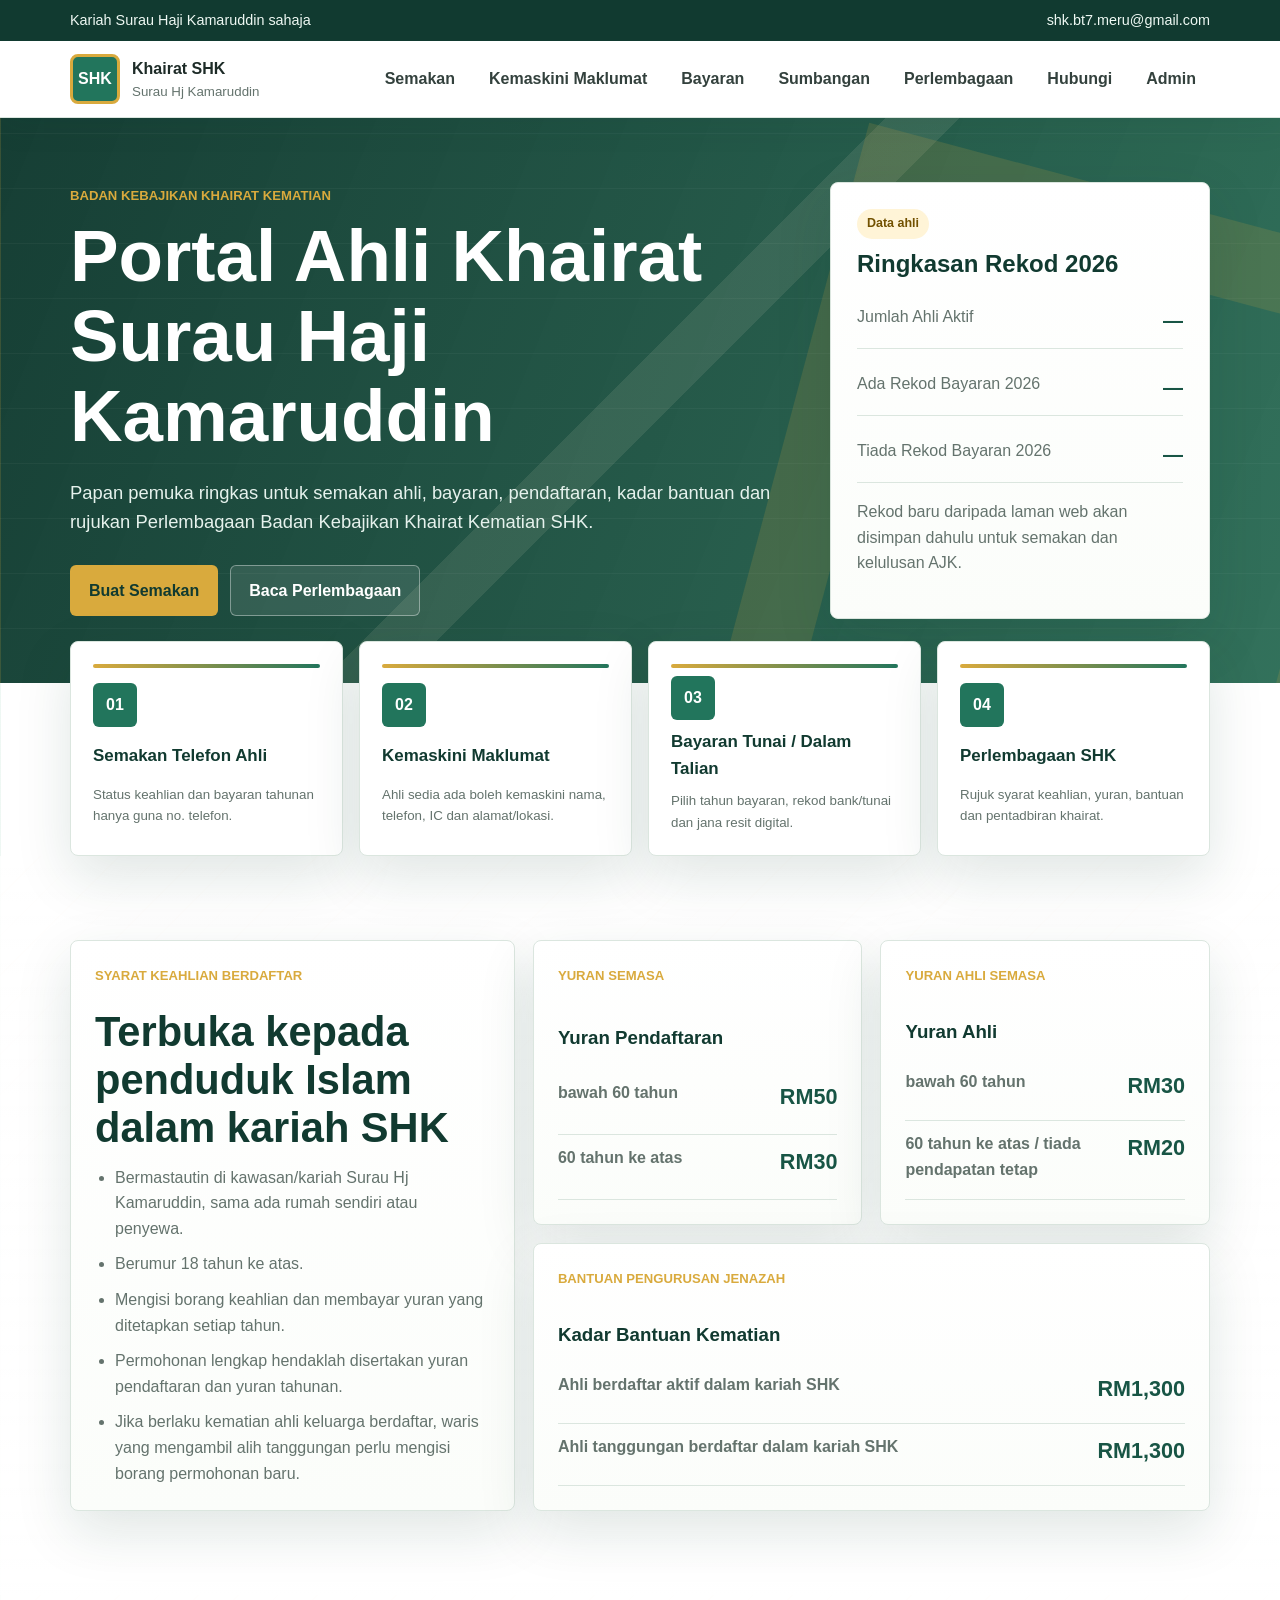
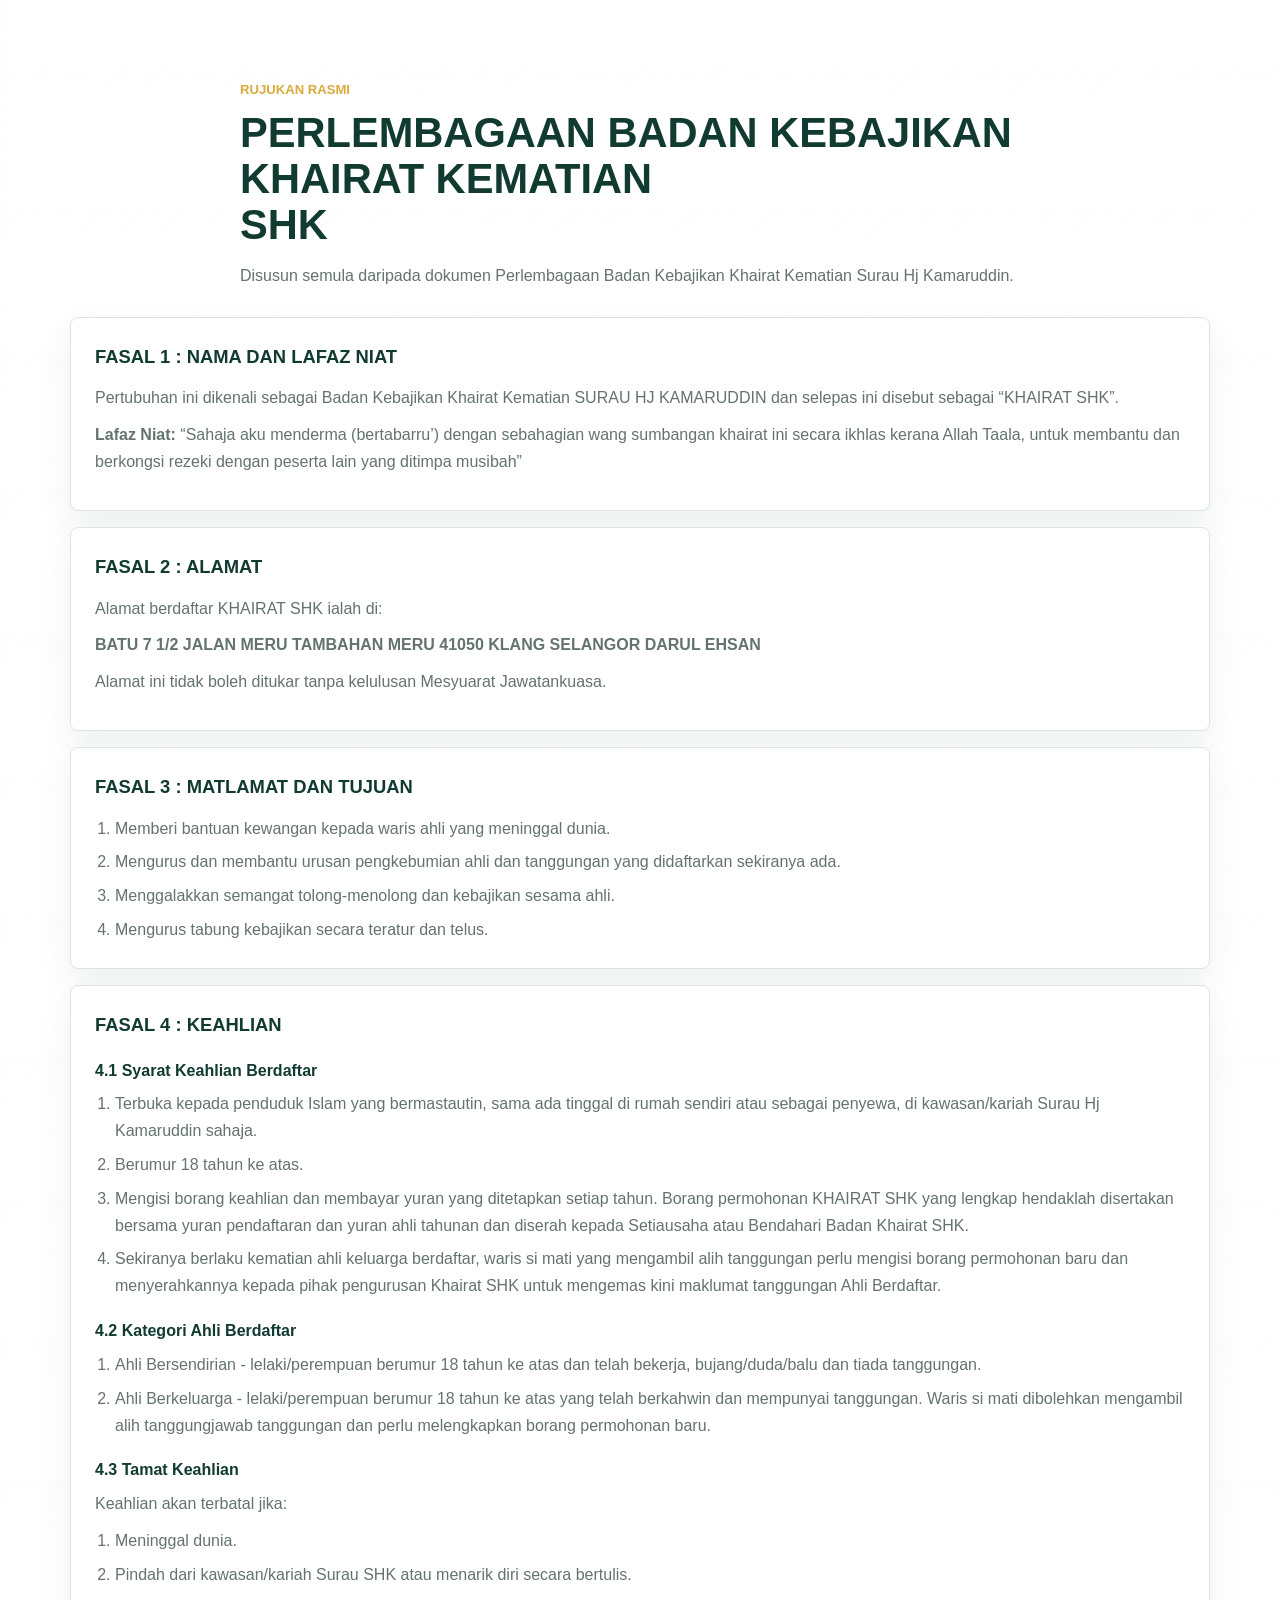
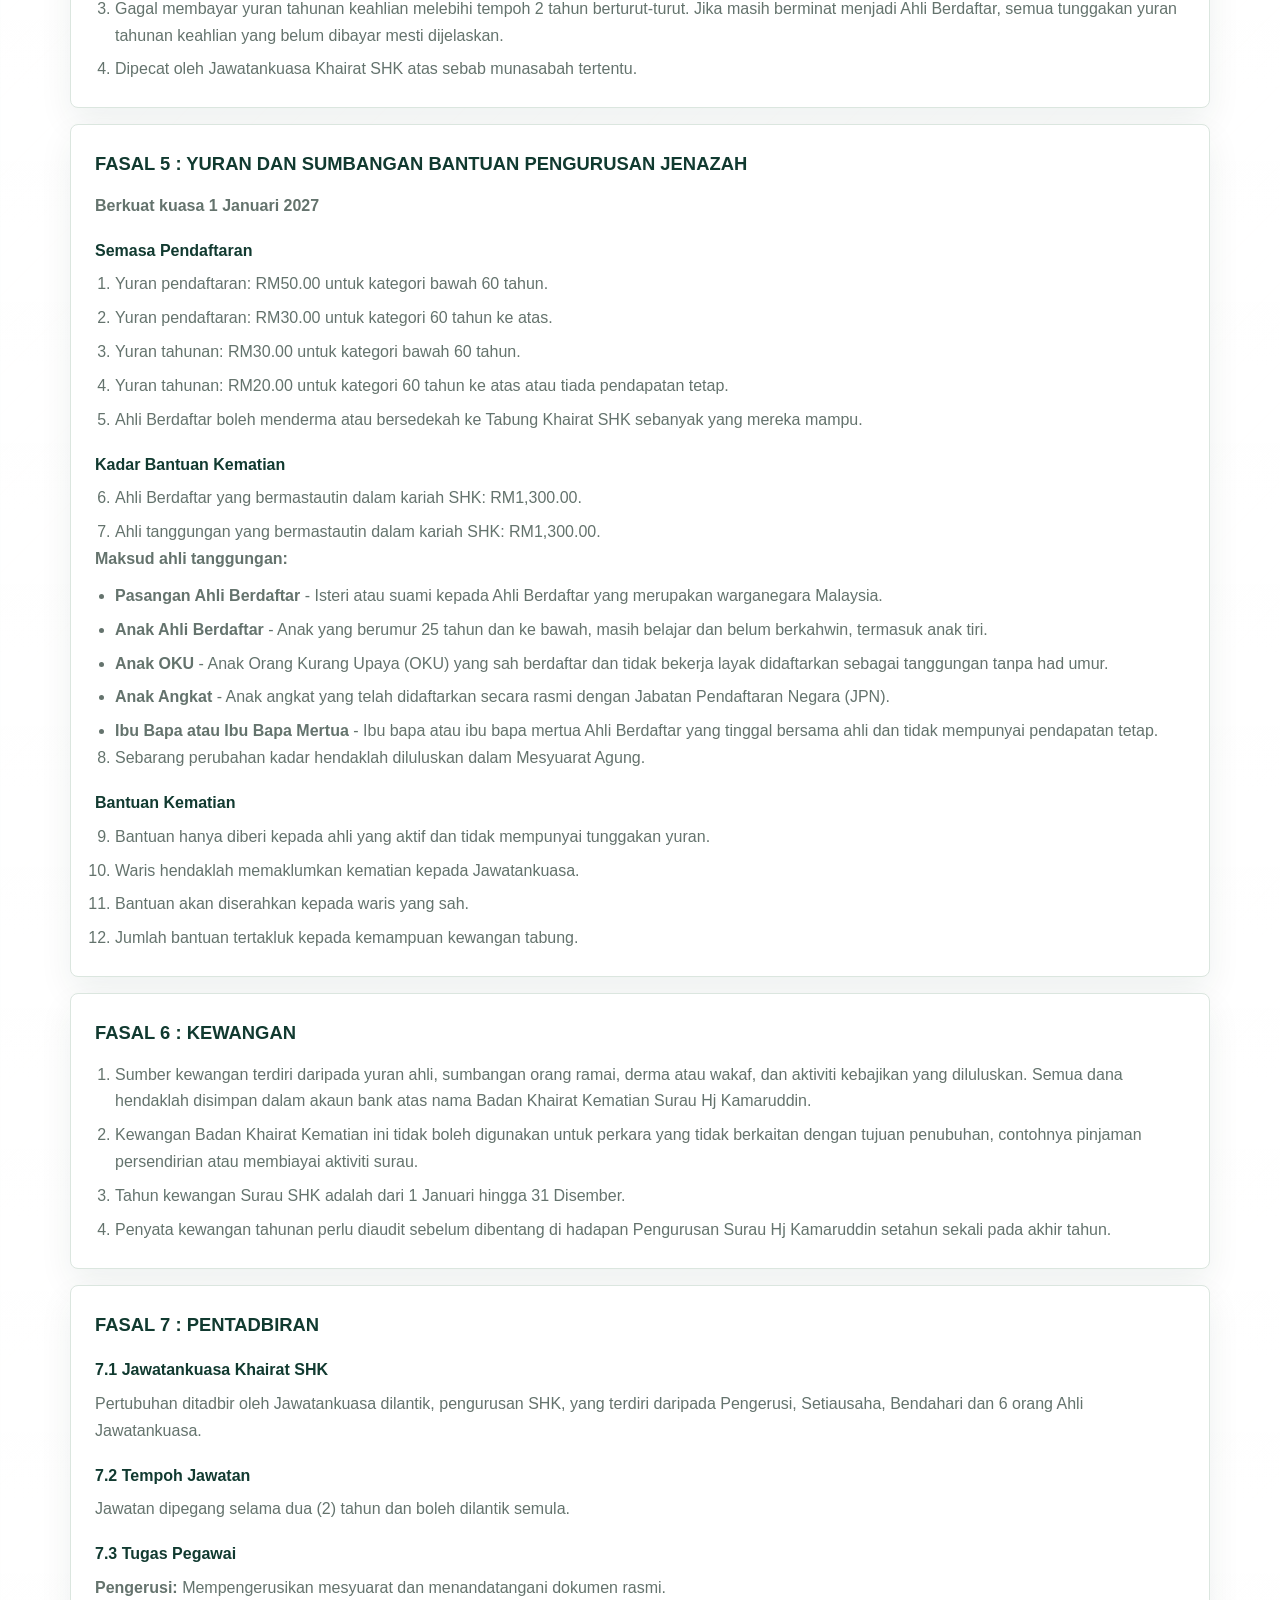
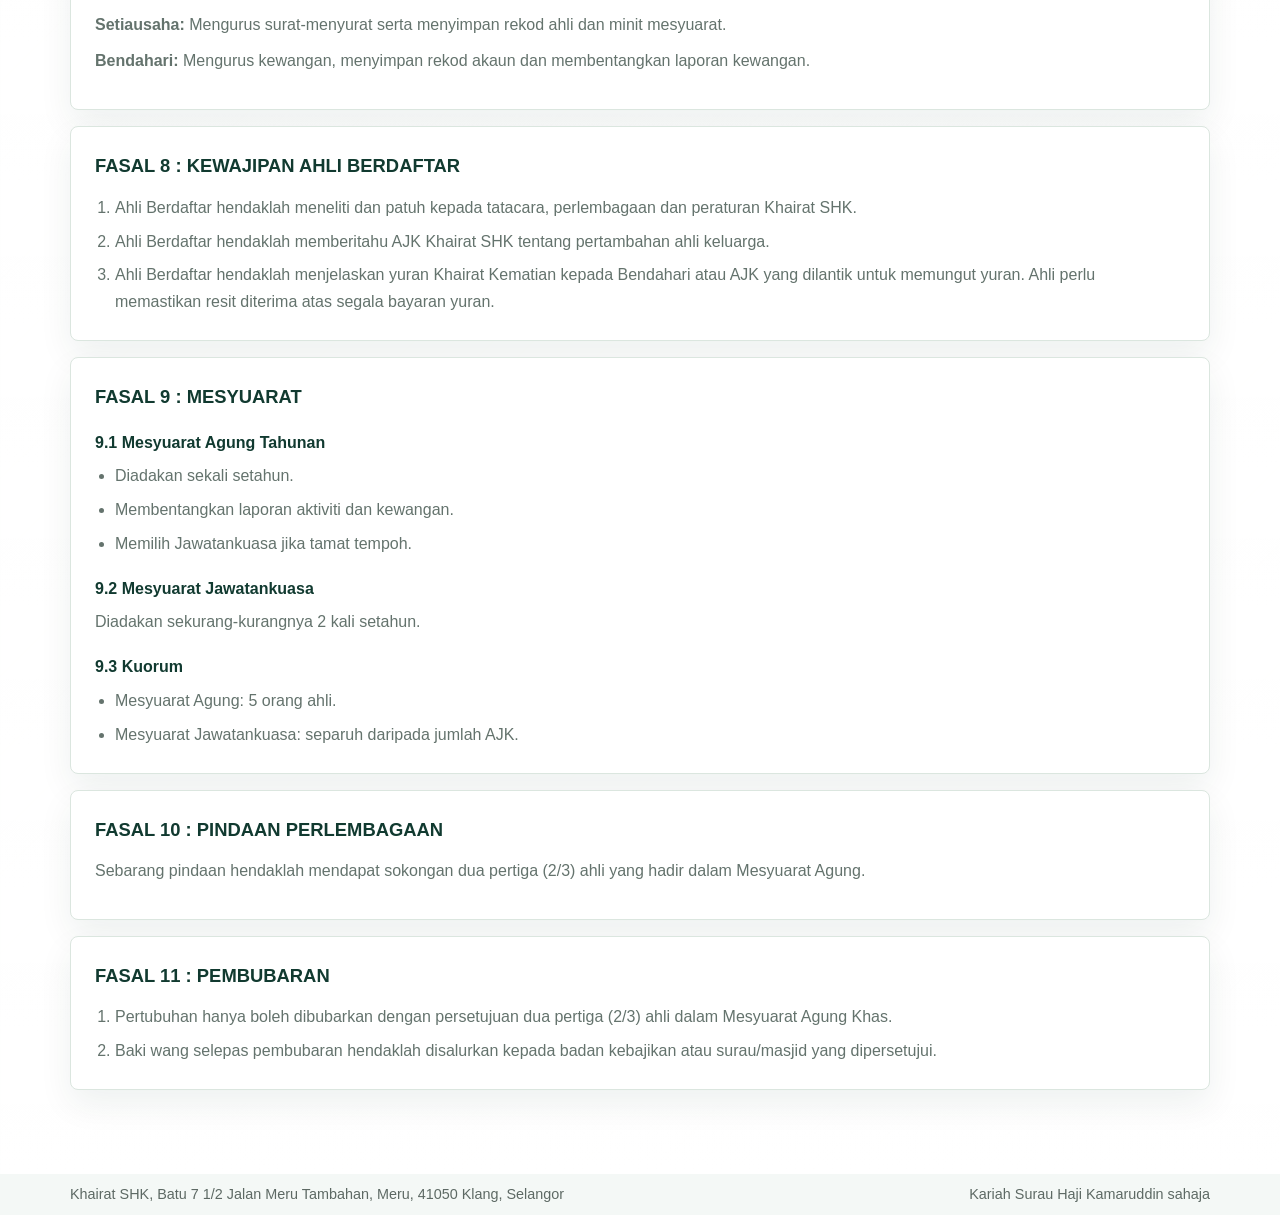
==== commit 640ed0fc: "r" ====
--- a/index.html
+++ b/index.html
@@ -55,19 +55,19 @@
 
           <aside class="portal-card" aria-labelledby="portal-title">
             <span class="status-pill">Data ahli</span>
-            <h2 id="portal-title">Ringkasan Rekod 2026</h2>
+            <h2 id="portal-title">Ringkasan Rekod Tahun Semasa</h2>
             <dl class="metrics">
               <div>
-                <dt>Jumlah Ahli</dt>
-                <dd>271</dd>
+                <dt>Jumlah Ahli Aktif</dt>
+                <dd id="publicActiveCount">—</dd>
               </div>
               <div>
-                <dt>Yuran 2026 Sudah Bayar</dt>
-                <dd>182</dd>
+                <dt id="publicPaidLabel">Ada Rekod Bayaran</dt>
+                <dd id="publicPaidCount">—</dd>
               </div>
               <div>
-                <dt>Yuran Belum Bayar</dt>
-                <dd>89</dd>
+                <dt id="publicUnpaidLabel">Tiada Rekod Bayaran</dt>
+                <dd id="publicUnpaidCount">—</dd>
               </div>
             </dl>
             <p>Rekod baru daripada laman web akan disimpan dahulu untuk semakan dan kelulusan AJK.</p>
@@ -446,7 +446,6 @@
                 <option hidden>Kemaskini Maklumat Diri</option>
                 <option>Tambah Tanggungan</option>
                 <option>Kurangkan Tanggungan</option>
-                <option>Kemaskini Maklumat Tanggungan</option>
               </select>
             </label>
             <label id="dependantTotalField" hidden>Jumlah Tanggungan Semasa
@@ -537,6 +536,14 @@
             <label>Jenis Yuran
               <select id="paymentFeeType"><option value="annual">Yuran Ahli</option><option value="registration">Yuran Pendaftaran</option><option value="mixed">Pendaftaran + Yuran Ahli</option></select>
             </label>
+            <label>Kategori Kadar
+              <select id="paymentRateCategory" required>
+                <option value="">Pilih kategori kadar</option>
+                <option value="under60">Bawah 60 tahun</option>
+                <option value="60plus">60 tahun ke atas</option>
+              </select>
+            </label>
+            <p id="paymentRateSummary" aria-live="polite">Pilih kategori untuk melihat kadar bayaran.</p>
             <label>Kaedah Bayaran
               <select id="paymentMethod">
                 <option value="online">Pindahan bank / dalam talian</option>
@@ -666,6 +673,6 @@
     </footer>
 
     <script src="supabase-config.js?v=20261013-dependant-definition"></script>
-    <script src="script.js?v=20261018-dependants-lookup-first"></script>
+    <script src="script.js?v=20261018-live-public-summary"></script>
   </body>
 </html>
